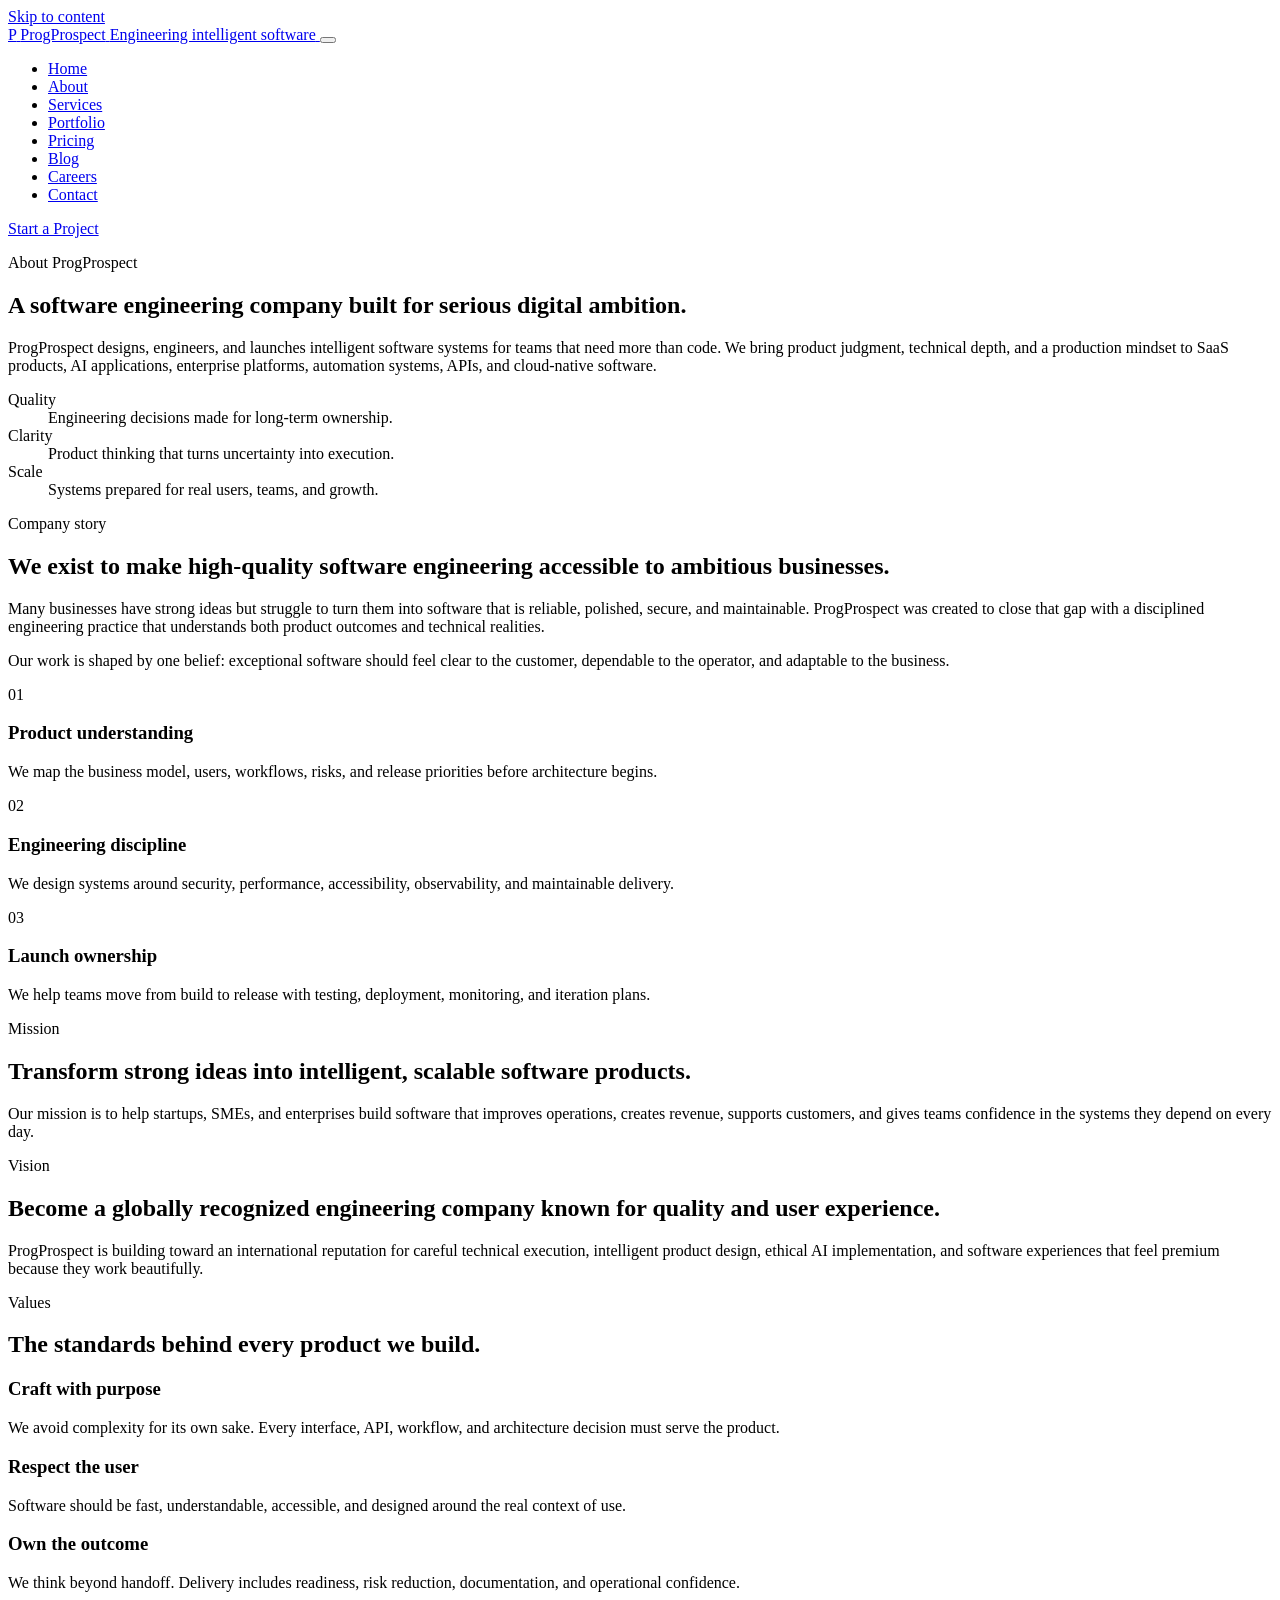
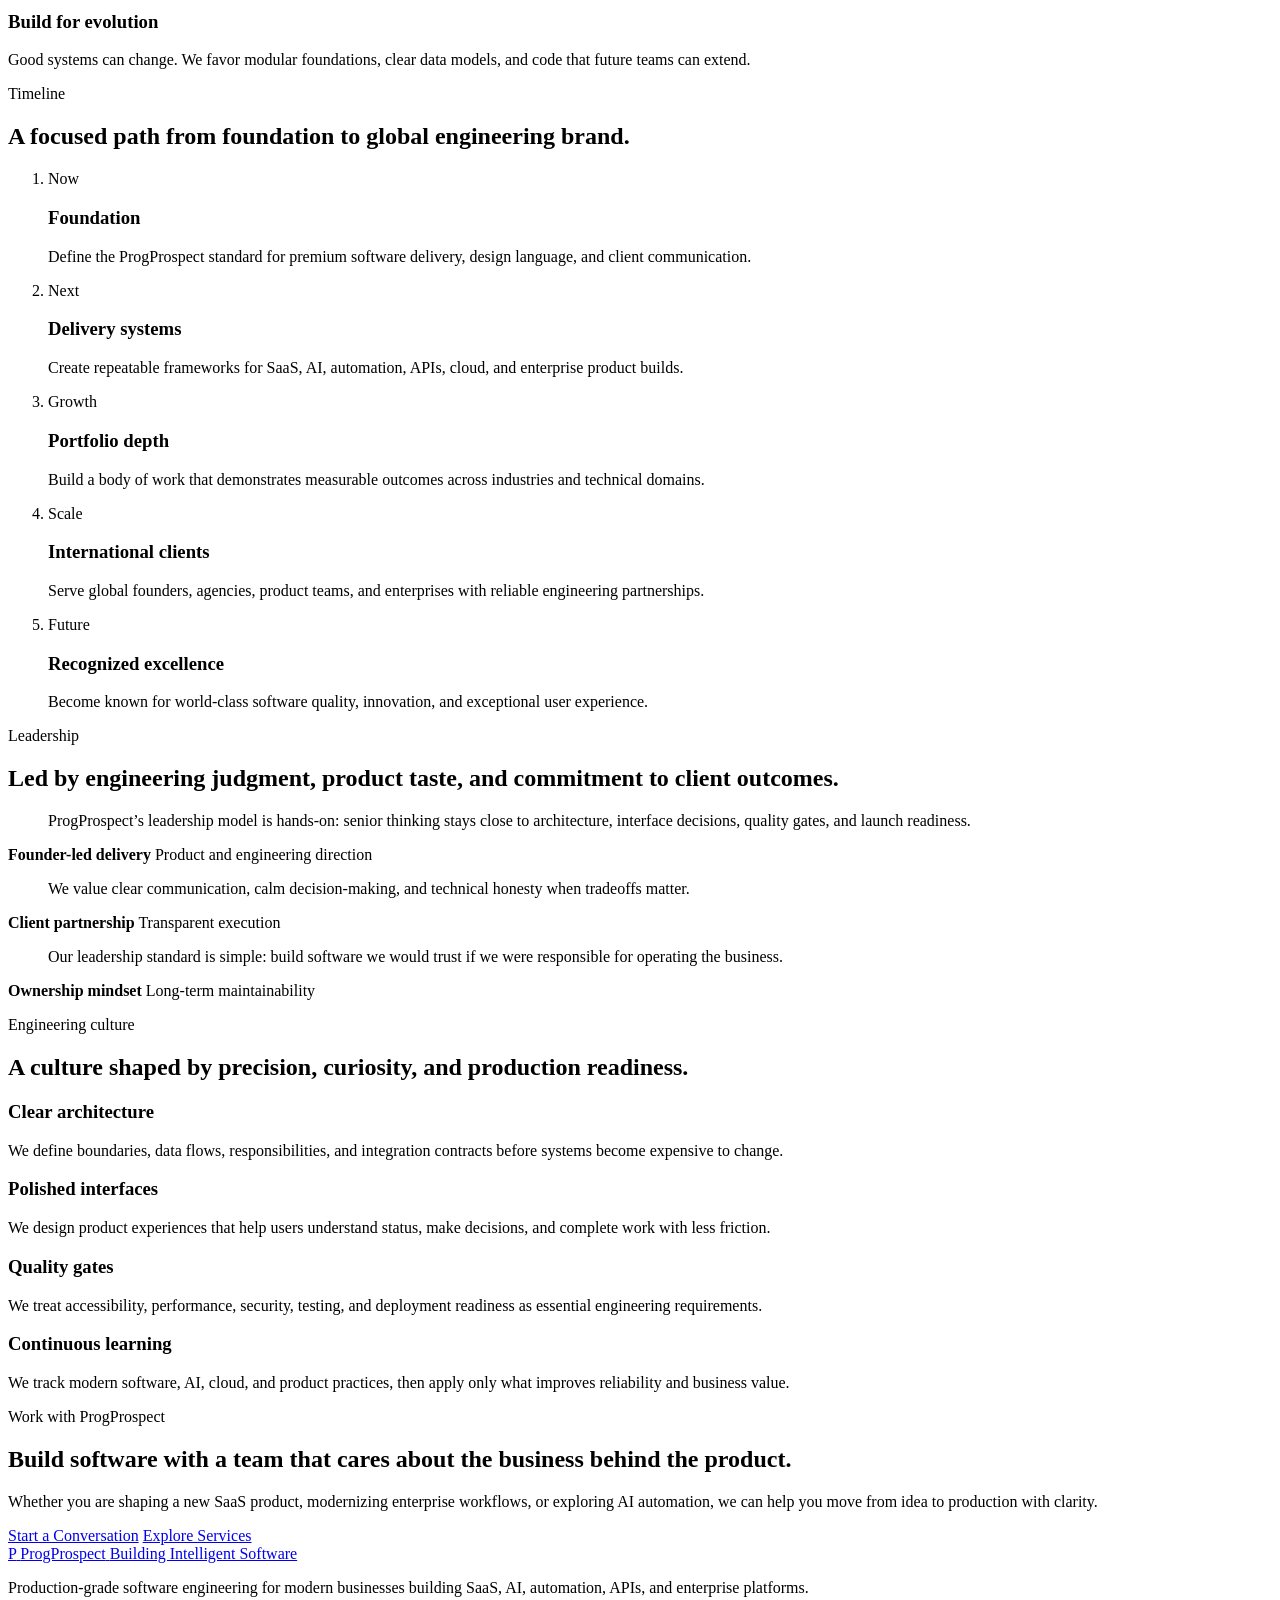
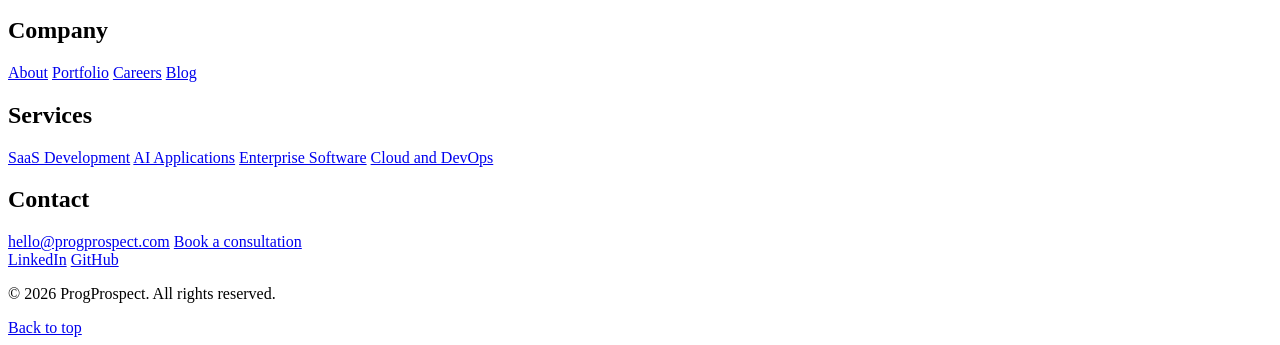
==== about.html @ 233ad32c "saas pages uploaded" ====
<!DOCTYPE html>
<html lang="en">
<head>
  <meta charset="UTF-8">
  <meta name="viewport" content="width=device-width, initial-scale=1.0">
  <meta name="description" content="Learn about ProgProspect, a premium software engineering company building intelligent SaaS, AI, cloud, automation, API, and enterprise software for modern businesses.">
  <meta name="author" content="ProgProspect">
  <meta name="robots" content="index, follow">
  <meta name="theme-color" content="#050816">

  <meta property="og:type" content="website">
  <meta property="og:title" content="About ProgProspect | Intelligent Software Engineering">
  <meta property="og:description" content="ProgProspect helps startups, SMEs, and enterprises transform ambitious ideas into scalable production software.">
  <meta property="og:url" content="https://progprospect.com/about.html">
  <meta property="og:image" content="https://progprospect.com/assets/images/progprospect-og.jpg">

  <meta name="twitter:card" content="summary_large_image">
  <meta name="twitter:title" content="About ProgProspect">
  <meta name="twitter:description" content="A premium engineering company for SaaS, AI, automation, APIs, cloud, and enterprise platforms.">
  <meta name="twitter:image" content="https://progprospect.com/assets/images/progprospect-og.jpg">

  <title>About ProgProspect | Building Intelligent Software</title>

  <link rel="canonical" href="https://progprospect.com/about.html">
  <link rel="icon" href="assets/icons/favicon.svg" type="image/svg+xml">
  <link rel="preconnect" href="https://fonts.googleapis.com">
  <link rel="preconnect" href="https://fonts.gstatic.com" crossorigin>
  <link href="https://fonts.googleapis.com/css2?family=Inter:wght@400;500;600;700;800;900&display=swap" rel="stylesheet">
  <link rel="stylesheet" href="css/style.css">
  <link rel="stylesheet" href="css/components.css">
  <link rel="stylesheet" href="css/animations.css">
  <link rel="stylesheet" href="css/responsive.css">
</head>
<body>
  <a class="skip-link" href="#main">Skip to content</a>

  <div class="site-loader" aria-hidden="true">
    <div class="loader-mark">
      <span></span>
      <span></span>
      <span></span>
    </div>
  </div>

  <header class="site-header" data-header>
    <nav class="navbar container" aria-label="Primary navigation">
      <a class="brand" href="index.html" aria-label="ProgProspect home">
        <span class="brand-mark" aria-hidden="true">P</span>
        <span class="brand-copy">
          <span class="brand-name">ProgProspect</span>
          <span class="brand-line">Engineering intelligent software</span>
        </span>
      </a>

      <button class="nav-toggle" type="button" aria-expanded="false" aria-controls="primary-menu" aria-label="Open menu" data-nav-toggle>
        <span></span>
        <span></span>
      </button>

      <div class="nav-panel" id="primary-menu" data-nav-panel>
        <ul class="nav-links">
          <li><a href="index.html">Home</a></li>
          <li><a class="active" href="about.html" aria-current="page">About</a></li>
          <li><a href="services.html">Services</a></li>
          <li><a href="portfolio.html">Portfolio</a></li>
          <li><a href="pricing.html">Pricing</a></li>
          <li><a href="blog.html">Blog</a></li>
          <li><a href="careers.html">Careers</a></li>
          <li><a href="contact.html">Contact</a></li>
        </ul>
        <a class="btn btn-primary nav-cta" href="contact.html">Start a Project</a>
      </div>
    </nav>
  </header>

  <main id="main">
    <section class="hero section-shell" aria-labelledby="about-hero-title">
      <div class="hero-aurora" aria-hidden="true"></div>
      <div class="container">
        <div class="section-heading reveal">
          <p class="eyebrow">About ProgProspect</p>
          <h1 id="about-hero-title">A software engineering company built for serious digital ambition.</h1>
          <p>
            ProgProspect designs, engineers, and launches intelligent software systems for teams that need more than code. We bring product judgment, technical depth, and a production mindset to SaaS products, AI applications, enterprise platforms, automation systems, APIs, and cloud-native software.
          </p>
        </div>
        <dl class="hero-proof reveal" aria-label="Company principles">
          <div>
            <dt>Quality</dt>
            <dd>Engineering decisions made for long-term ownership.</dd>
          </div>
          <div>
            <dt>Clarity</dt>
            <dd>Product thinking that turns uncertainty into execution.</dd>
          </div>
          <div>
            <dt>Scale</dt>
            <dd>Systems prepared for real users, teams, and growth.</dd>
          </div>
        </dl>
      </div>
    </section>

    <section class="feature-band section-shell" aria-labelledby="story-title">
      <div class="container feature-layout">
        <div class="feature-copy reveal">
          <p class="eyebrow">Company story</p>
          <h2 id="story-title">We exist to make high-quality software engineering accessible to ambitious businesses.</h2>
          <p>
            Many businesses have strong ideas but struggle to turn them into software that is reliable, polished, secure, and maintainable. ProgProspect was created to close that gap with a disciplined engineering practice that understands both product outcomes and technical realities.
          </p>
          <p>
            Our work is shaped by one belief: exceptional software should feel clear to the customer, dependable to the operator, and adaptable to the business.
          </p>
        </div>
        <div class="product-stack reveal" aria-label="Company operating model">
          <article>
            <span>01</span>
            <h3>Product understanding</h3>
            <p>We map the business model, users, workflows, risks, and release priorities before architecture begins.</p>
          </article>
          <article>
            <span>02</span>
            <h3>Engineering discipline</h3>
            <p>We design systems around security, performance, accessibility, observability, and maintainable delivery.</p>
          </article>
          <article>
            <span>03</span>
            <h3>Launch ownership</h3>
            <p>We help teams move from build to release with testing, deployment, monitoring, and iteration plans.</p>
          </article>
        </div>
      </div>
    </section>

    <section class="section-shell" aria-labelledby="mission-title">
      <div class="container">
        <div class="enterprise-card reveal">
          <div>
            <p class="eyebrow">Mission</p>
            <h2 id="mission-title">Transform strong ideas into intelligent, scalable software products.</h2>
          </div>
          <p>
            Our mission is to help startups, SMEs, and enterprises build software that improves operations, creates revenue, supports customers, and gives teams confidence in the systems they depend on every day.
          </p>
        </div>
      </div>
    </section>

    <section class="section-shell" aria-labelledby="vision-title">
      <div class="container">
        <div class="enterprise-card reveal">
          <div>
            <p class="eyebrow">Vision</p>
            <h2 id="vision-title">Become a globally recognized engineering company known for quality and user experience.</h2>
          </div>
          <p>
            ProgProspect is building toward an international reputation for careful technical execution, intelligent product design, ethical AI implementation, and software experiences that feel premium because they work beautifully.
          </p>
        </div>
      </div>
    </section>

    <section class="why section-shell" aria-labelledby="values-title">
      <div class="container">
        <div class="section-heading reveal">
          <p class="eyebrow">Values</p>
          <h2 id="values-title">The standards behind every product we build.</h2>
        </div>
        <div class="why-grid">
          <article class="why-card reveal">
            <h3>Craft with purpose</h3>
            <p>We avoid complexity for its own sake. Every interface, API, workflow, and architecture decision must serve the product.</p>
          </article>
          <article class="why-card reveal">
            <h3>Respect the user</h3>
            <p>Software should be fast, understandable, accessible, and designed around the real context of use.</p>
          </article>
          <article class="why-card reveal">
            <h3>Own the outcome</h3>
            <p>We think beyond handoff. Delivery includes readiness, risk reduction, documentation, and operational confidence.</p>
          </article>
          <article class="why-card reveal">
            <h3>Build for evolution</h3>
            <p>Good systems can change. We favor modular foundations, clear data models, and code that future teams can extend.</p>
          </article>
        </div>
      </div>
    </section>

    <section class="process section-shell" aria-labelledby="timeline-title">
      <div class="container">
        <div class="section-heading reveal">
          <p class="eyebrow">Timeline</p>
          <h2 id="timeline-title">A focused path from foundation to global engineering brand.</h2>
        </div>
        <ol class="timeline">
          <li class="timeline-item reveal">
            <span>Now</span>
            <h3>Foundation</h3>
            <p>Define the ProgProspect standard for premium software delivery, design language, and client communication.</p>
          </li>
          <li class="timeline-item reveal">
            <span>Next</span>
            <h3>Delivery systems</h3>
            <p>Create repeatable frameworks for SaaS, AI, automation, APIs, cloud, and enterprise product builds.</p>
          </li>
          <li class="timeline-item reveal">
            <span>Growth</span>
            <h3>Portfolio depth</h3>
            <p>Build a body of work that demonstrates measurable outcomes across industries and technical domains.</p>
          </li>
          <li class="timeline-item reveal">
            <span>Scale</span>
            <h3>International clients</h3>
            <p>Serve global founders, agencies, product teams, and enterprises with reliable engineering partnerships.</p>
          </li>
          <li class="timeline-item reveal">
            <span>Future</span>
            <h3>Recognized excellence</h3>
            <p>Become known for world-class software quality, innovation, and exceptional user experience.</p>
          </li>
        </ol>
      </div>
    </section>

    <section class="testimonials section-shell" aria-labelledby="leadership-title">
      <div class="container">
        <div class="section-heading reveal">
          <p class="eyebrow">Leadership</p>
          <h2 id="leadership-title">Led by engineering judgment, product taste, and commitment to client outcomes.</h2>
        </div>
        <div class="testimonial-grid">
          <article class="testimonial-card reveal">
            <blockquote>
              ProgProspect’s leadership model is hands-on: senior thinking stays close to architecture, interface decisions, quality gates, and launch readiness.
            </blockquote>
            <figcaption>
              <strong>Founder-led delivery</strong>
              <span>Product and engineering direction</span>
            </figcaption>
          </article>
          <article class="testimonial-card reveal">
            <blockquote>
              We value clear communication, calm decision-making, and technical honesty when tradeoffs matter.
            </blockquote>
            <figcaption>
              <strong>Client partnership</strong>
              <span>Transparent execution</span>
            </figcaption>
          </article>
          <article class="testimonial-card reveal">
            <blockquote>
              Our leadership standard is simple: build software we would trust if we were responsible for operating the business.
            </blockquote>
            <figcaption>
              <strong>Ownership mindset</strong>
              <span>Long-term maintainability</span>
            </figcaption>
          </article>
        </div>
      </div>
    </section>

    <section class="tech section-shell" aria-labelledby="culture-title">
      <div class="container">
        <div class="section-heading reveal">
          <p class="eyebrow">Engineering culture</p>
          <h2 id="culture-title">A culture shaped by precision, curiosity, and production readiness.</h2>
        </div>
        <div class="tech-grid reveal">
          <div>
            <h3>Clear architecture</h3>
            <p>We define boundaries, data flows, responsibilities, and integration contracts before systems become expensive to change.</p>
          </div>
          <div>
            <h3>Polished interfaces</h3>
            <p>We design product experiences that help users understand status, make decisions, and complete work with less friction.</p>
          </div>
          <div>
            <h3>Quality gates</h3>
            <p>We treat accessibility, performance, security, testing, and deployment readiness as essential engineering requirements.</p>
          </div>
          <div>
            <h3>Continuous learning</h3>
            <p>We track modern software, AI, cloud, and product practices, then apply only what improves reliability and business value.</p>
          </div>
        </div>
      </div>
    </section>

    <section class="cta section-shell" aria-labelledby="about-cta-title">
      <div class="container">
        <div class="cta-panel reveal">
          <p class="eyebrow">Work with ProgProspect</p>
          <h2 id="about-cta-title">Build software with a team that cares about the business behind the product.</h2>
          <p>
            Whether you are shaping a new SaaS product, modernizing enterprise workflows, or exploring AI automation, we can help you move from idea to production with clarity.
          </p>
          <div class="cta-actions">
            <a class="btn btn-primary" href="contact.html">Start a Conversation</a>
            <a class="btn btn-secondary" href="services.html">Explore Services</a>
          </div>
        </div>
      </div>
    </section>
  </main>

  <footer class="site-footer">
    <div class="container footer-grid">
      <div class="footer-brand">
        <a class="brand" href="index.html" aria-label="ProgProspect home">
          <span class="brand-mark" aria-hidden="true">P</span>
          <span class="brand-copy">
            <span class="brand-name">ProgProspect</span>
            <span class="brand-line">Building Intelligent Software</span>
          </span>
        </a>
        <p>Production-grade software engineering for modern businesses building SaaS, AI, automation, APIs, and enterprise platforms.</p>
      </div>
      <nav aria-label="Footer company links">
        <h2>Company</h2>
        <a href="about.html">About</a>
        <a href="portfolio.html">Portfolio</a>
        <a href="careers.html">Careers</a>
        <a href="blog.html">Blog</a>
      </nav>
      <nav aria-label="Footer services links">
        <h2>Services</h2>
        <a href="services.html#saas-development">SaaS Development</a>
        <a href="services.html#ai-applications">AI Applications</a>
        <a href="services.html#enterprise-platforms">Enterprise Software</a>
        <a href="services.html#cloud-devops">Cloud and DevOps</a>
      </nav>
      <div class="footer-contact">
        <h2>Contact</h2>
        <a href="mailto:hello@progprospect.com">hello@progprospect.com</a>
        <a href="contact.html">Book a consultation</a>
        <div class="social-links" aria-label="Social links">
          <a href="https://www.linkedin.com/company/progprospect" rel="noopener" target="_blank">LinkedIn</a>
          <a href="https://github.com/progprospect" rel="noopener" target="_blank">GitHub</a>
        </div>
      </div>
    </div>
    <div class="container footer-bottom">
      <p>&copy; 2026 ProgProspect. All rights reserved.</p>
      <a href="#main" class="back-to-top" data-back-to-top>Back to top</a>
    </div>
  </footer>

  <script src="js/main.js" defer></script>
  <script src="js/animations.js" defer></script>
  <script src="js/cursor.js" defer></script>
</body>
</html>
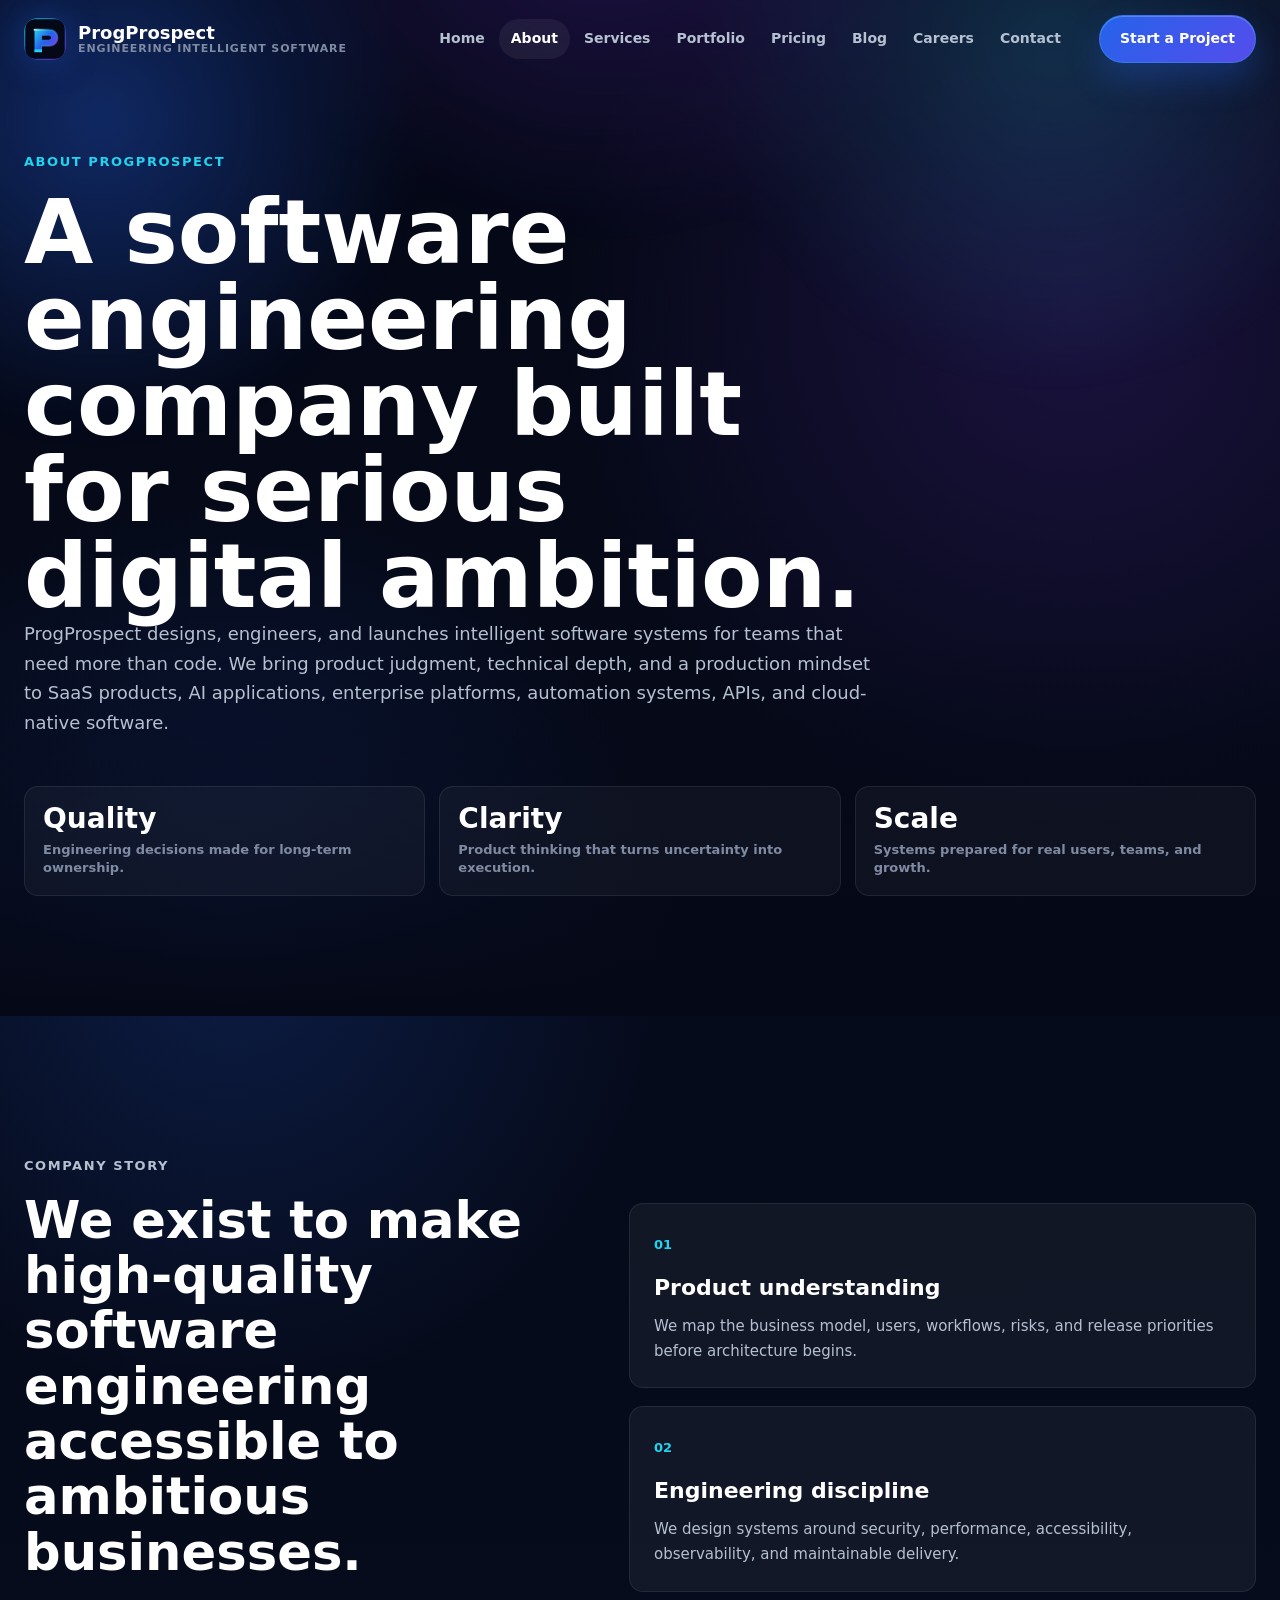
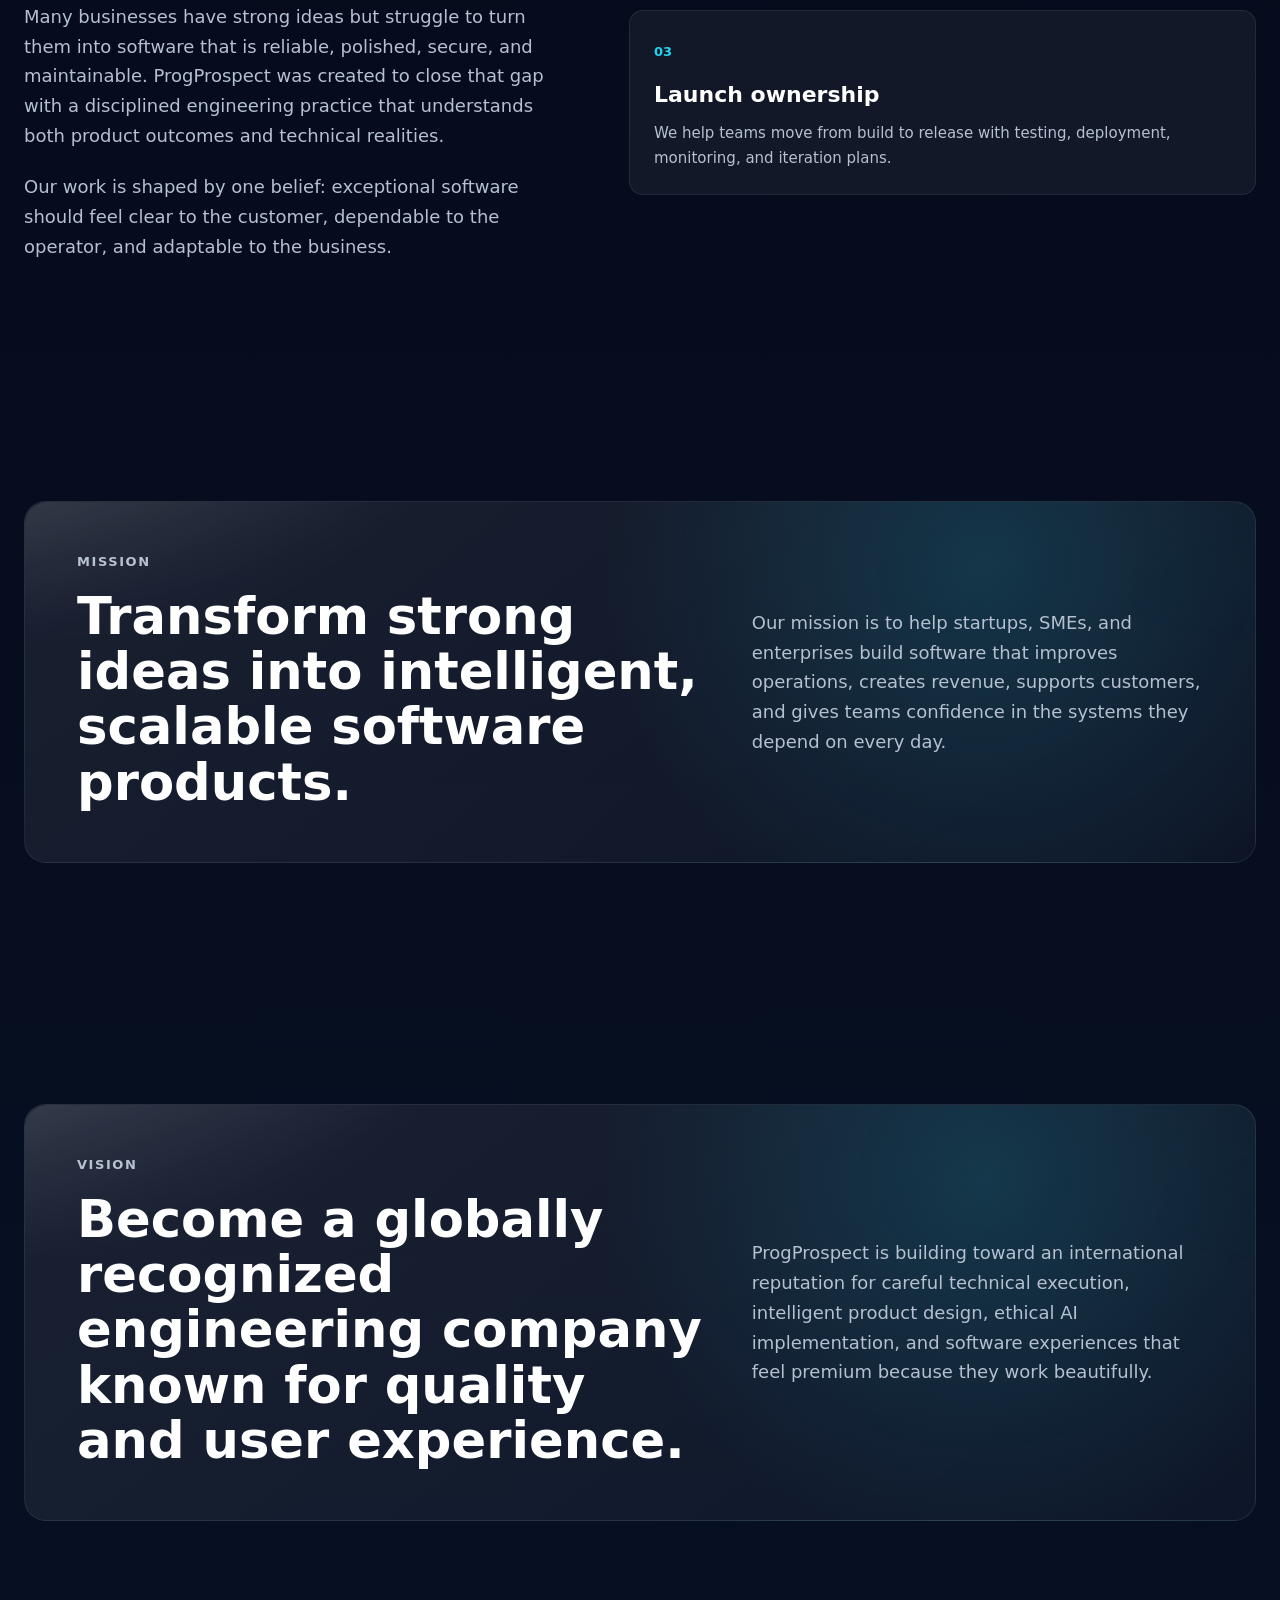
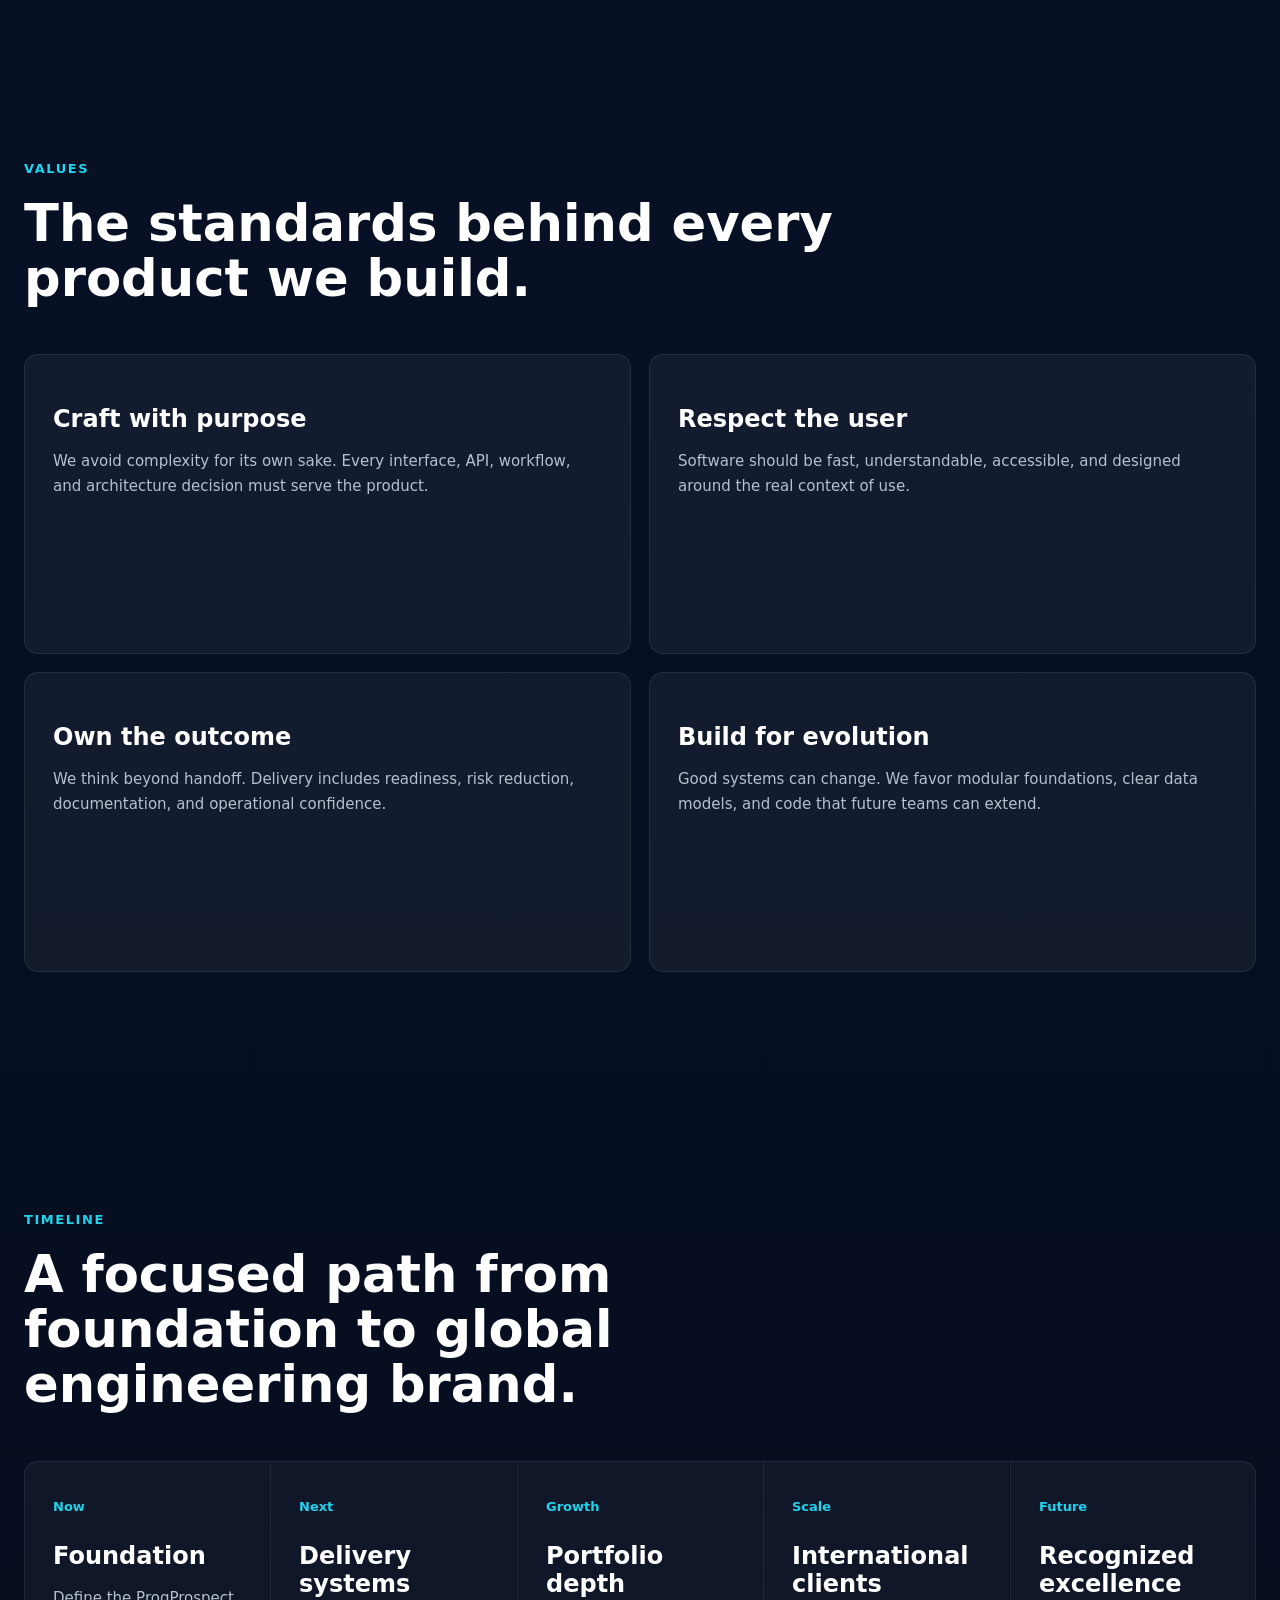
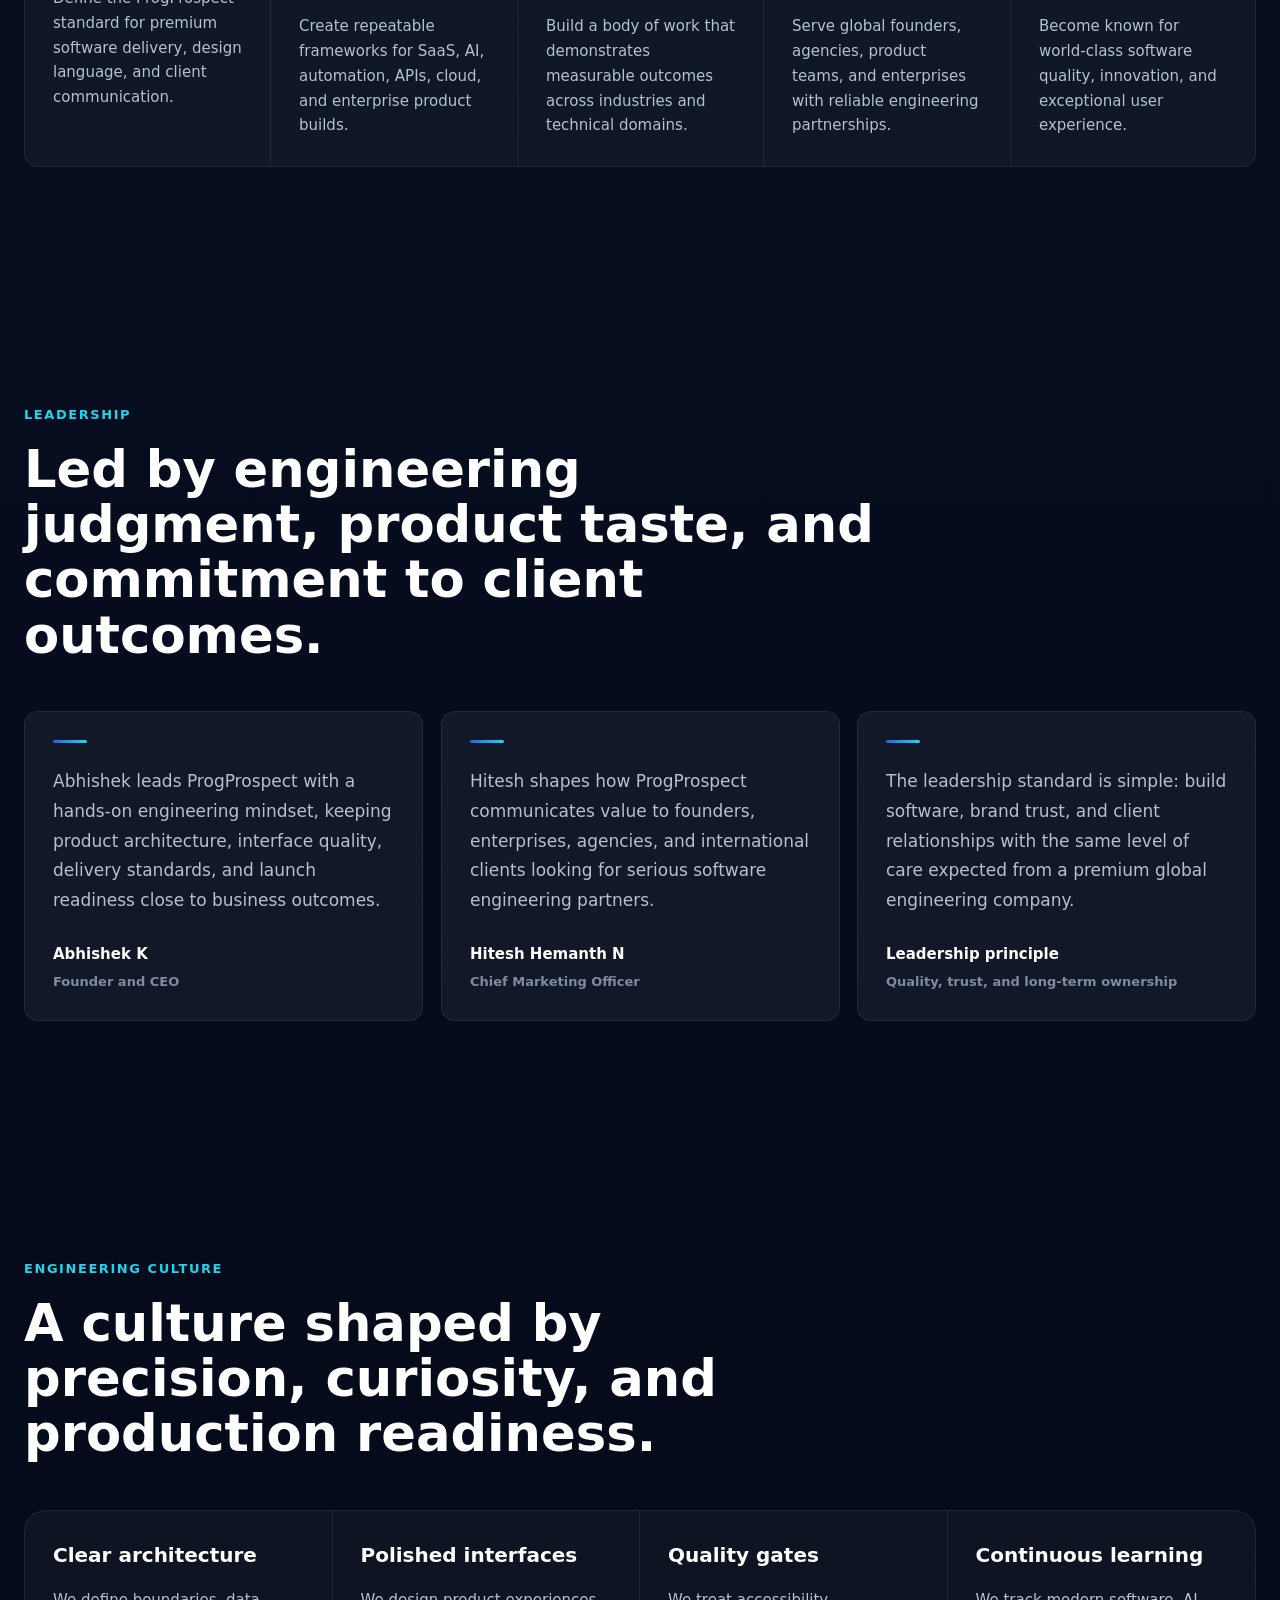
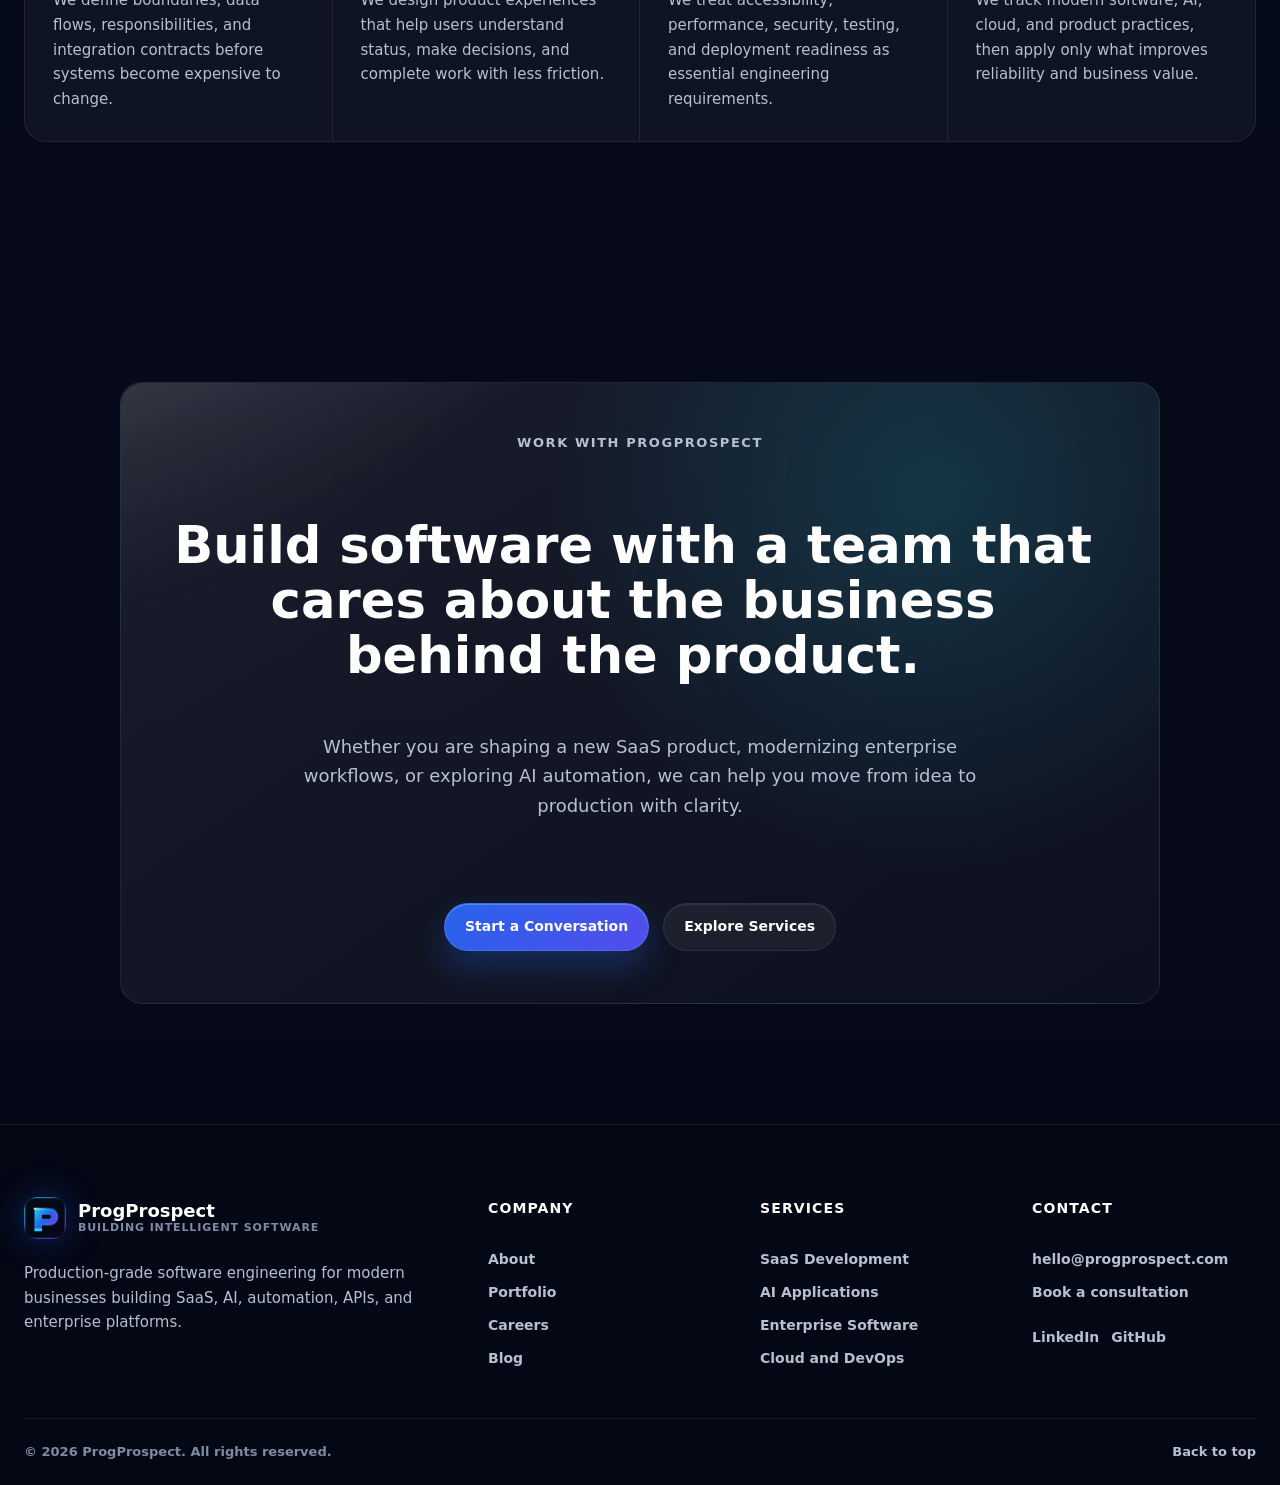
==== commit e07f240b: "Your descriptive commit message here" ====
--- a/about.html
+++ b/about.html
@@ -233,29 +233,29 @@
         <div class="testimonial-grid">
           <article class="testimonial-card reveal">
             <blockquote>
-              ProgProspect’s leadership model is hands-on: senior thinking stays close to architecture, interface decisions, quality gates, and launch readiness.
+              Abhishek leads ProgProspect with a hands-on engineering mindset, keeping product architecture, interface quality, delivery standards, and launch readiness close to business outcomes.
             </blockquote>
             <figcaption>
-              <strong>Founder-led delivery</strong>
-              <span>Product and engineering direction</span>
+              <strong>Abhishek K</strong>
+              <span>Founder and CEO</span>
             </figcaption>
           </article>
           <article class="testimonial-card reveal">
             <blockquote>
-              We value clear communication, calm decision-making, and technical honesty when tradeoffs matter.
+              Hitesh shapes how ProgProspect communicates value to founders, enterprises, agencies, and international clients looking for serious software engineering partners.
             </blockquote>
             <figcaption>
-              <strong>Client partnership</strong>
-              <span>Transparent execution</span>
+              <strong>Hitesh Hemanth N</strong>
+              <span>Chief Marketing Officer</span>
             </figcaption>
           </article>
           <article class="testimonial-card reveal">
             <blockquote>
-              Our leadership standard is simple: build software we would trust if we were responsible for operating the business.
+              The leadership standard is simple: build software, brand trust, and client relationships with the same level of care expected from a premium global engineering company.
             </blockquote>
             <figcaption>
-              <strong>Ownership mindset</strong>
-              <span>Long-term maintainability</span>
+              <strong>Leadership principle</strong>
+              <span>Quality, trust, and long-term ownership</span>
             </figcaption>
           </article>
         </div>
--- a/css/style.css
+++ b/css/style.css
@@ -0,0 +1,1260 @@
+:root {
+  color-scheme: dark;
+  --color-bg: #050816;
+  --color-surface: #0b1225;
+  --color-surface-2: #101a33;
+  --color-card: rgba(255, 255, 255, 0.05);
+  --color-card-strong: rgba(255, 255, 255, 0.08);
+  --color-primary: #2563eb;
+  --color-secondary: #7c3aed;
+  --color-accent: #22d3ee;
+  --color-success: #10b981;
+  --color-warning: #f59e0b;
+  --color-error: #ef4444;
+  --color-text: #ffffff;
+  --color-text-secondary: #b5c0d0;
+  --color-muted: #7f8ba3;
+  --color-border: rgba(255, 255, 255, 0.08);
+  --color-border-strong: rgba(255, 255, 255, 0.16);
+  --shadow-soft: 0 24px 80px rgba(0, 0, 0, 0.36);
+  --shadow-glow: 0 0 48px rgba(37, 99, 235, 0.26);
+  --font-main: "Inter", system-ui, -apple-system, BlinkMacSystemFont, "Segoe UI", sans-serif;
+  --container: 1280px;
+  --section-space: 120px;
+  --section-compact: 72px;
+  --radius-sm: 8px;
+  --radius-md: 14px;
+  --radius-lg: 22px;
+  --header-height: 78px;
+  --ease-out: cubic-bezier(0.16, 1, 0.3, 1);
+}
+
+*,
+*::before,
+*::after {
+  box-sizing: border-box;
+}
+
+html {
+  min-width: 320px;
+  scroll-behavior: smooth;
+  text-size-adjust: 100%;
+}
+
+body {
+  min-width: 320px;
+  min-height: 100vh;
+  margin: 0;
+  background:
+    radial-gradient(circle at 18% 12%, rgba(37, 99, 235, 0.2), transparent 28rem),
+    radial-gradient(circle at 84% 4%, rgba(124, 58, 237, 0.18), transparent 32rem),
+    linear-gradient(180deg, #050816 0%, #071024 44%, #050816 100%);
+  color: var(--color-text);
+  font-family: var(--font-main);
+  font-size: 18px;
+  line-height: 1.65;
+  overflow-x: hidden;
+  -webkit-font-smoothing: antialiased;
+  text-rendering: optimizeLegibility;
+}
+
+body.nav-open {
+  overflow: hidden;
+}
+
+img,
+svg,
+video,
+canvas {
+  display: block;
+  max-width: 100%;
+}
+
+button,
+input,
+textarea,
+select {
+  font: inherit;
+}
+
+button {
+  cursor: pointer;
+}
+
+a {
+  color: inherit;
+  text-decoration: none;
+}
+
+p,
+h1,
+h2,
+h3,
+h4,
+figure,
+blockquote,
+dl,
+dd {
+  margin: 0;
+}
+
+ul,
+ol {
+  margin: 0;
+  padding: 0;
+}
+
+li {
+  list-style: none;
+}
+
+::selection {
+  background: rgba(34, 211, 238, 0.28);
+  color: var(--color-text);
+}
+
+:focus-visible {
+  outline: 3px solid rgba(34, 211, 238, 0.78);
+  outline-offset: 4px;
+}
+
+.skip-link {
+  position: fixed;
+  left: 24px;
+  top: 18px;
+  z-index: 2000;
+  padding: 10px 14px;
+  border-radius: var(--radius-sm);
+  background: var(--color-text);
+  color: var(--color-bg);
+  font-size: 14px;
+  font-weight: 800;
+  transform: translateY(-150%);
+  transition: transform 180ms var(--ease-out);
+}
+
+.skip-link:focus {
+  transform: translateY(0);
+}
+
+.container {
+  width: min(calc(100% - 48px), var(--container));
+  margin-inline: auto;
+}
+
+.section-shell {
+  position: relative;
+  padding-block: var(--section-space);
+}
+
+.section-compact {
+  padding-block: var(--section-compact);
+}
+
+.section-heading {
+  max-width: 860px;
+  margin-bottom: 48px;
+}
+
+.section-heading.split {
+  display: grid;
+  grid-template-columns: minmax(0, 1.1fr) minmax(280px, 0.65fr);
+  gap: 48px;
+  align-items: end;
+  max-width: none;
+}
+
+.section-heading h2,
+.feature-copy h2,
+.enterprise-card h2,
+.case-card h2,
+.cta-panel h2 {
+  max-width: 920px;
+  font-size: clamp(2.35rem, 4vw, 3.5rem);
+  line-height: 1.08;
+  letter-spacing: 0;
+}
+
+.section-heading p:not(.eyebrow),
+.feature-copy p,
+.enterprise-card p,
+.case-card p,
+.cta-panel p {
+  color: var(--color-text-secondary);
+}
+
+.section-heading.split > p {
+  max-width: 480px;
+  font-size: 17px;
+}
+
+.eyebrow,
+.section-kicker {
+  margin-bottom: 18px;
+  color: var(--color-accent);
+  font-size: 13px;
+  font-weight: 800;
+  line-height: 1.3;
+  letter-spacing: 0.12em;
+  text-transform: uppercase;
+}
+
+.glass-panel {
+  border: 1px solid var(--color-border);
+  background:
+    linear-gradient(145deg, rgba(255, 255, 255, 0.1), rgba(255, 255, 255, 0.035)),
+    rgba(11, 18, 37, 0.72);
+  box-shadow: var(--shadow-soft);
+  backdrop-filter: blur(22px);
+}
+
+.text-link {
+  display: inline-flex;
+  align-items: center;
+  width: fit-content;
+  color: var(--color-accent);
+  font-size: 15px;
+  font-weight: 800;
+}
+
+.text-link::after {
+  content: "";
+  width: 18px;
+  height: 1px;
+  margin-left: 10px;
+  background: currentColor;
+  transform-origin: left;
+  transition: transform 220ms var(--ease-out);
+}
+
+.text-link:hover::after {
+  transform: scaleX(1.45);
+}
+
+.site-header {
+  position: fixed;
+  top: 0;
+  right: 0;
+  left: 0;
+  z-index: 1000;
+  border-bottom: 1px solid transparent;
+  transition:
+    background-color 220ms var(--ease-out),
+    border-color 220ms var(--ease-out),
+    box-shadow 220ms var(--ease-out);
+}
+
+.site-header.is-scrolled {
+  border-color: var(--color-border);
+  background: rgba(5, 8, 22, 0.82);
+  box-shadow: 0 16px 50px rgba(0, 0, 0, 0.22);
+  backdrop-filter: blur(18px);
+}
+
+.navbar {
+  display: flex;
+  align-items: center;
+  justify-content: space-between;
+  min-height: var(--header-height);
+  gap: 28px;
+}
+
+.brand {
+  display: inline-flex;
+  align-items: center;
+  min-width: 0;
+  gap: 12px;
+}
+
+.brand-mark {
+  display: grid;
+  width: 42px;
+  height: 42px;
+  flex: 0 0 auto;
+  place-items: center;
+  border: 0;
+  border-radius: 14px;
+  background: url("../assets/icons/favicon.svg") center / contain no-repeat;
+  color: transparent;
+  font-size: 0;
+  font-weight: 0;
+  line-height: 1;
+  box-shadow: 0 0 34px rgba(37, 99, 235, 0.34);
+}
+
+.brand-copy {
+  display: grid;
+  min-width: 0;
+}
+
+.brand-name {
+  font-size: 18px;
+  font-weight: 900;
+  line-height: 1.1;
+}
+
+.brand-line {
+  color: var(--color-muted);
+  font-size: 11px;
+  font-weight: 700;
+  letter-spacing: 0.08em;
+  line-height: 1.2;
+  text-transform: uppercase;
+}
+
+.nav-panel {
+  display: flex;
+  align-items: center;
+  gap: 26px;
+}
+
+.nav-links {
+  display: flex;
+  align-items: center;
+  gap: 2px;
+}
+
+.nav-links a {
+  display: inline-flex;
+  align-items: center;
+  min-height: 40px;
+  padding: 0 12px;
+  border-radius: 999px;
+  color: var(--color-text-secondary);
+  font-size: 14px;
+  font-weight: 700;
+  transition:
+    color 180ms var(--ease-out),
+    background-color 180ms var(--ease-out);
+}
+
+.nav-links a:hover,
+.nav-links a.active {
+  background: rgba(255, 255, 255, 0.06);
+  color: var(--color-text);
+}
+
+.nav-toggle {
+  display: none;
+  width: 44px;
+  height: 44px;
+  border: 1px solid var(--color-border);
+  border-radius: 999px;
+  background: rgba(255, 255, 255, 0.05);
+  color: var(--color-text);
+}
+
+.nav-toggle span {
+  display: block;
+  width: 18px;
+  height: 2px;
+  margin: 5px auto;
+  border-radius: 999px;
+  background: currentColor;
+  transition:
+    transform 200ms var(--ease-out),
+    opacity 200ms var(--ease-out);
+}
+
+.nav-toggle[aria-expanded="true"] span:first-child {
+  transform: translateY(3.5px) rotate(45deg);
+}
+
+.nav-toggle[aria-expanded="true"] span:last-child {
+  transform: translateY(-3.5px) rotate(-45deg);
+}
+
+.hero {
+  min-height: 100vh;
+  padding-top: calc(var(--header-height) + 76px);
+  overflow: hidden;
+}
+
+.hero::before {
+  content: "";
+  position: absolute;
+  inset: auto 0 0;
+  height: 38%;
+  pointer-events: none;
+  background: linear-gradient(180deg, transparent, var(--color-bg));
+}
+
+.hero-grid {
+  position: relative;
+  z-index: 1;
+  display: grid;
+  grid-template-columns: minmax(0, 1fr) minmax(420px, 0.82fr);
+  gap: 78px;
+  align-items: center;
+}
+
+.hero-copy {
+  max-width: 780px;
+}
+
+.hero h1 {
+  max-width: 840px;
+  font-size: clamp(4.5rem, 7vw, 5.625rem);
+  font-weight: 900;
+  line-height: 0.96;
+  letter-spacing: 0;
+}
+
+.hero-lede {
+  max-width: 720px;
+  margin-top: 28px;
+  color: var(--color-text-secondary);
+  font-size: 20px;
+  line-height: 1.7;
+}
+
+.hero-actions,
+.cta-actions {
+  display: flex;
+  flex-wrap: wrap;
+  gap: 14px;
+  margin-top: 34px;
+}
+
+.hero-proof {
+  display: grid;
+  grid-template-columns: repeat(3, minmax(0, 1fr));
+  gap: 14px;
+  margin-top: 46px;
+}
+
+.hero-proof div {
+  min-width: 0;
+  padding: 18px;
+  border: 1px solid var(--color-border);
+  border-radius: var(--radius-md);
+  background: rgba(255, 255, 255, 0.04);
+}
+
+.hero-proof dt {
+  font-size: 28px;
+  font-weight: 900;
+  line-height: 1;
+}
+
+.hero-proof dd {
+  margin-top: 8px;
+  color: var(--color-muted);
+  font-size: 13px;
+  font-weight: 700;
+  line-height: 1.4;
+}
+
+.hero-visual {
+  position: relative;
+  min-height: 640px;
+  perspective: 1200px;
+}
+
+.hero-dashboard {
+  position: absolute;
+  inset: 60px 0 auto auto;
+  width: min(100%, 540px);
+  min-height: 470px;
+  padding: 24px;
+  border-radius: var(--radius-lg);
+  transform: rotateX(7deg) rotateY(-13deg) rotateZ(2deg);
+  transform-style: preserve-3d;
+}
+
+.dashboard-header,
+.dashboard-metrics,
+.case-metrics,
+.footer-bottom {
+  display: flex;
+  align-items: center;
+  justify-content: space-between;
+  gap: 18px;
+}
+
+.dashboard-header p,
+.project-card p,
+.pricing-card p,
+.blog-card p {
+  color: var(--color-accent);
+  font-size: 13px;
+  font-weight: 800;
+  letter-spacing: 0.08em;
+  text-transform: uppercase;
+}
+
+.dashboard-header h2 {
+  margin-top: 6px;
+  font-size: 24px;
+  line-height: 1.1;
+}
+
+.status-pill {
+  padding: 7px 10px;
+  border: 1px solid rgba(16, 185, 129, 0.32);
+  border-radius: 999px;
+  background: rgba(16, 185, 129, 0.12);
+  color: #a7f3d0;
+  font-size: 12px;
+  font-weight: 900;
+}
+
+.dashboard-metrics {
+  margin-top: 28px;
+}
+
+.dashboard-metrics div {
+  flex: 1;
+  padding: 16px;
+  border: 1px solid var(--color-border);
+  border-radius: var(--radius-sm);
+  background: rgba(255, 255, 255, 0.04);
+}
+
+.dashboard-metrics span {
+  display: block;
+  color: var(--color-muted);
+  font-size: 12px;
+  font-weight: 700;
+  line-height: 1.4;
+}
+
+.dashboard-metrics strong {
+  display: block;
+  margin-top: 12px;
+  font-size: 24px;
+  line-height: 1;
+}
+
+.delivery-map {
+  position: relative;
+  height: 150px;
+  margin-top: 28px;
+  border: 1px solid var(--color-border);
+  border-radius: var(--radius-md);
+  background:
+    linear-gradient(90deg, rgba(255, 255, 255, 0.05) 1px, transparent 1px),
+    linear-gradient(0deg, rgba(255, 255, 255, 0.05) 1px, transparent 1px),
+    linear-gradient(145deg, rgba(37, 99, 235, 0.12), rgba(34, 211, 238, 0.04));
+  background-size: 28px 28px, 28px 28px, auto;
+  overflow: hidden;
+}
+
+.delivery-map span {
+  position: absolute;
+  width: 11px;
+  height: 11px;
+  border-radius: 999px;
+  background: var(--color-accent);
+  box-shadow: 0 0 24px rgba(34, 211, 238, 0.75);
+}
+
+.delivery-map span:nth-child(1) {
+  left: 18%;
+  top: 38%;
+}
+
+.delivery-map span:nth-child(2) {
+  left: 42%;
+  top: 24%;
+}
+
+.delivery-map span:nth-child(3) {
+  left: 63%;
+  top: 58%;
+}
+
+.delivery-map span:nth-child(4) {
+  left: 82%;
+  top: 34%;
+}
+
+.dashboard-terminal {
+  display: grid;
+  gap: 10px;
+  margin-top: 24px;
+  padding: 16px;
+  border: 1px solid var(--color-border);
+  border-radius: var(--radius-sm);
+  background: rgba(0, 0, 0, 0.22);
+  color: #d9e7ff;
+  font-family: "SFMono-Regular", Consolas, "Liberation Mono", monospace;
+  font-size: 12px;
+  line-height: 1.5;
+}
+
+.dashboard-terminal span {
+  color: var(--color-success);
+}
+
+.floating-card {
+  position: absolute;
+  z-index: 2;
+  display: grid;
+  grid-template-columns: auto 1fr;
+  width: min(360px, 72%);
+  gap: 14px;
+  padding: 18px;
+  border-radius: var(--radius-md);
+}
+
+.floating-card h3 {
+  font-size: 16px;
+  line-height: 1.25;
+}
+
+.floating-card p {
+  margin-top: 6px;
+  color: var(--color-text-secondary);
+  font-size: 13px;
+  line-height: 1.45;
+}
+
+.floating-card-top {
+  top: 0;
+  right: 12px;
+}
+
+.floating-card-bottom {
+  right: 92px;
+  bottom: 26px;
+}
+
+.card-icon {
+  display: grid;
+  width: 42px;
+  height: 42px;
+  place-items: center;
+  border-radius: var(--radius-sm);
+  background: linear-gradient(145deg, var(--color-primary), var(--color-secondary));
+  font-size: 12px;
+  font-weight: 900;
+}
+
+.trusted {
+  border-block: 1px solid var(--color-border);
+  background: rgba(255, 255, 255, 0.025);
+  overflow: hidden;
+}
+
+.section-kicker {
+  margin-bottom: 20px;
+  text-align: center;
+}
+
+.logo-marquee {
+  overflow: hidden;
+  mask-image: linear-gradient(90deg, transparent, #000 12%, #000 88%, transparent);
+}
+
+.logo-track {
+  display: flex;
+  width: max-content;
+  gap: 18px;
+}
+
+.logo-track span {
+  display: inline-flex;
+  align-items: center;
+  min-height: 48px;
+  padding: 0 22px;
+  border: 1px solid var(--color-border);
+  border-radius: 999px;
+  background: rgba(255, 255, 255, 0.04);
+  color: var(--color-text-secondary);
+  font-size: 14px;
+  font-weight: 800;
+  white-space: nowrap;
+}
+
+.stats-grid,
+.service-grid,
+.why-grid,
+.testimonial-grid,
+.pricing-grid,
+.blog-grid {
+  display: grid;
+  grid-template-columns: repeat(4, minmax(0, 1fr));
+  gap: 18px;
+}
+
+.stat-card,
+.service-card,
+.why-card,
+.pricing-card,
+.blog-card,
+.testimonial-card {
+  min-width: 0;
+  border: 1px solid var(--color-border);
+  border-radius: var(--radius-md);
+  background: var(--color-card);
+}
+
+.stat-card {
+  padding: 24px;
+}
+
+.stat-card strong {
+  display: block;
+  font-size: 50px;
+  font-weight: 900;
+  line-height: 1;
+}
+
+.stat-card span {
+  display: block;
+  margin-top: 16px;
+  color: var(--color-text-secondary);
+  font-size: 14px;
+  line-height: 1.55;
+}
+
+.service-card,
+.why-card {
+  position: relative;
+  min-height: 300px;
+  padding: 28px;
+  overflow: hidden;
+}
+
+.service-card::before,
+.why-card::before,
+.pricing-card::before,
+.blog-card::before {
+  content: "";
+  position: absolute;
+  inset: 0;
+  pointer-events: none;
+  background: radial-gradient(circle at 20% 0%, rgba(34, 211, 238, 0.13), transparent 34%);
+  opacity: 0;
+  transition: opacity 220ms var(--ease-out);
+}
+
+.service-card:hover::before,
+.why-card:hover::before,
+.pricing-card:hover::before,
+.blog-card:hover::before {
+  opacity: 1;
+}
+
+.service-number {
+  color: var(--color-accent);
+  font-size: 13px;
+  font-weight: 900;
+}
+
+.service-card h3,
+.why-card h3,
+.pricing-card h3,
+.blog-card h3,
+.project-card h3,
+.timeline-item h3 {
+  margin-top: 22px;
+  font-size: 24px;
+  line-height: 1.18;
+}
+
+.service-card p,
+.why-card p,
+.pricing-card span,
+.blog-card p + h3,
+.project-card li,
+.timeline-item p {
+  color: var(--color-text-secondary);
+}
+
+.service-card p,
+.why-card p,
+.pricing-card span,
+.timeline-item p {
+  margin-top: 16px;
+  font-size: 15px;
+  line-height: 1.65;
+}
+
+.service-card a,
+.pricing-card a,
+.blog-card a,
+.project-card a {
+  position: relative;
+  z-index: 1;
+  display: inline-flex;
+  margin-top: 26px;
+  color: var(--color-accent);
+  font-size: 14px;
+  font-weight: 800;
+}
+
+.feature-band {
+  overflow: hidden;
+}
+
+.feature-layout {
+  display: grid;
+  grid-template-columns: minmax(0, 0.85fr) minmax(360px, 1fr);
+  gap: 72px;
+  align-items: center;
+}
+
+.feature-layout.reverse {
+  grid-template-columns: minmax(360px, 1fr) minmax(0, 0.85fr);
+}
+
+.feature-layout.reverse .feature-copy {
+  order: 2;
+}
+
+.feature-copy {
+  max-width: 640px;
+}
+
+.feature-copy p {
+  margin-top: 22px;
+}
+
+.check-list {
+  display: grid;
+  gap: 14px;
+  margin-top: 28px;
+}
+
+.check-list li {
+  position: relative;
+  padding-left: 30px;
+  color: var(--color-text-secondary);
+  font-size: 16px;
+}
+
+.check-list li::before {
+  content: "";
+  position: absolute;
+  left: 0;
+  top: 9px;
+  width: 10px;
+  height: 10px;
+  border-radius: 999px;
+  background: var(--color-success);
+  box-shadow: 0 0 18px rgba(16, 185, 129, 0.55);
+}
+
+.system-panel {
+  position: relative;
+  display: grid;
+  grid-template-columns: repeat(2, minmax(0, 1fr));
+  gap: 18px;
+  min-height: 420px;
+  padding: 28px;
+  border-radius: var(--radius-lg);
+}
+
+.system-node {
+  display: grid;
+  min-height: 118px;
+  place-items: center;
+  border: 1px solid var(--color-border);
+  border-radius: var(--radius-md);
+  background: rgba(255, 255, 255, 0.04);
+  color: var(--color-text-secondary);
+  font-size: 15px;
+  font-weight: 900;
+  text-align: center;
+}
+
+.system-node.primary {
+  background: rgba(37, 99, 235, 0.18);
+  color: var(--color-text);
+}
+
+.system-node.success {
+  background: rgba(16, 185, 129, 0.14);
+  color: #a7f3d0;
+}
+
+.system-line {
+  position: absolute;
+  inset: 50%;
+  width: 1px;
+  height: 68%;
+  background: linear-gradient(180deg, transparent, var(--color-accent), transparent);
+  transform: translate(-50%, -50%) rotate(42deg);
+  opacity: 0.55;
+}
+
+.product-stack {
+  display: grid;
+  gap: 18px;
+}
+
+.product-stack article {
+  padding: 24px;
+  border: 1px solid var(--color-border);
+  border-radius: var(--radius-md);
+  background: var(--color-card);
+}
+
+.product-stack span {
+  color: var(--color-accent);
+  font-size: 13px;
+  font-weight: 900;
+}
+
+.product-stack h3 {
+  margin-top: 12px;
+  font-size: 22px;
+}
+
+.product-stack p {
+  margin-top: 8px;
+  color: var(--color-text-secondary);
+  font-size: 15px;
+}
+
+.enterprise-card,
+.case-card,
+.cta-panel {
+  position: relative;
+  display: grid;
+  grid-template-columns: minmax(0, 1fr) minmax(320px, 0.72fr);
+  gap: 48px;
+  align-items: center;
+  padding: 52px;
+  border: 1px solid var(--color-border);
+  border-radius: var(--radius-lg);
+  background:
+    radial-gradient(circle at 78% 18%, rgba(34, 211, 238, 0.16), transparent 24rem),
+    linear-gradient(145deg, rgba(255, 255, 255, 0.08), rgba(255, 255, 255, 0.03));
+  overflow: hidden;
+}
+
+.tech-grid {
+  display: grid;
+  grid-template-columns: repeat(4, minmax(0, 1fr));
+  border: 1px solid var(--color-border);
+  border-radius: var(--radius-lg);
+  background: rgba(255, 255, 255, 0.04);
+  overflow: hidden;
+}
+
+.tech-grid div {
+  min-height: 230px;
+  padding: 28px;
+  border-right: 1px solid var(--color-border);
+}
+
+.tech-grid div:last-child {
+  border-right: 0;
+}
+
+.tech-grid h3 {
+  font-size: 20px;
+}
+
+.tech-grid p {
+  margin-top: 16px;
+  color: var(--color-text-secondary);
+  font-size: 15px;
+  line-height: 1.65;
+}
+
+.industry-grid {
+  display: flex;
+  flex-wrap: wrap;
+  gap: 12px;
+}
+
+.industry-grid span {
+  display: inline-flex;
+  align-items: center;
+  min-height: 48px;
+  padding: 0 18px;
+  border: 1px solid var(--color-border);
+  border-radius: 999px;
+  background: rgba(255, 255, 255, 0.04);
+  color: var(--color-text-secondary);
+  font-size: 15px;
+  font-weight: 800;
+}
+
+.why-grid {
+  grid-template-columns: repeat(2, minmax(0, 1fr));
+}
+
+.timeline {
+  display: grid;
+  grid-template-columns: repeat(5, minmax(0, 1fr));
+  gap: 0;
+  counter-reset: process;
+}
+
+.timeline-item {
+  position: relative;
+  min-height: 280px;
+  padding: 28px;
+  border: 1px solid var(--color-border);
+  border-right: 0;
+  background: rgba(255, 255, 255, 0.04);
+}
+
+.timeline-item:first-child {
+  border-radius: var(--radius-md) 0 0 var(--radius-md);
+}
+
+.timeline-item:last-child {
+  border-right: 1px solid var(--color-border);
+  border-radius: 0 var(--radius-md) var(--radius-md) 0;
+}
+
+.timeline-item span {
+  color: var(--color-accent);
+  font-size: 13px;
+  font-weight: 900;
+}
+
+.project-grid {
+  display: grid;
+  grid-template-columns: repeat(3, minmax(0, 1fr));
+  gap: 18px;
+}
+
+.project-card {
+  min-width: 0;
+  overflow: hidden;
+  border: 1px solid var(--color-border);
+  border-radius: var(--radius-lg);
+  background: var(--color-card);
+}
+
+.project-card > div:not(.project-visual) {
+  padding: 24px;
+}
+
+.project-visual {
+  min-height: 220px;
+  border-bottom: 1px solid var(--color-border);
+  background:
+    linear-gradient(120deg, rgba(37, 99, 235, 0.12), rgba(34, 211, 238, 0.08)),
+    linear-gradient(90deg, rgba(255, 255, 255, 0.06) 1px, transparent 1px),
+    linear-gradient(0deg, rgba(255, 255, 255, 0.06) 1px, transparent 1px);
+  background-size: auto, 28px 28px, 28px 28px;
+}
+
+.project-visual-two {
+  background:
+    radial-gradient(circle at 65% 28%, rgba(124, 58, 237, 0.26), transparent 12rem),
+    linear-gradient(145deg, rgba(37, 99, 235, 0.18), rgba(255, 255, 255, 0.04));
+}
+
+.project-visual-three {
+  background:
+    radial-gradient(circle at 35% 42%, rgba(16, 185, 129, 0.22), transparent 12rem),
+    linear-gradient(145deg, rgba(34, 211, 238, 0.11), rgba(255, 255, 255, 0.04));
+}
+
+.project-card ul {
+  display: grid;
+  gap: 8px;
+  margin-top: 18px;
+}
+
+.project-card li {
+  position: relative;
+  padding-left: 18px;
+  font-size: 14px;
+}
+
+.project-card li::before {
+  content: "";
+  position: absolute;
+  left: 0;
+  top: 9px;
+  width: 6px;
+  height: 6px;
+  border-radius: 999px;
+  background: var(--color-accent);
+}
+
+.case-card {
+  grid-template-columns: minmax(0, 0.9fr) minmax(360px, 1fr);
+}
+
+.case-card > p,
+.case-card .text-link {
+  grid-column: 1 / -1;
+}
+
+.case-metrics {
+  align-items: stretch;
+}
+
+.case-metrics div {
+  flex: 1;
+  padding: 20px;
+  border: 1px solid var(--color-border);
+  border-radius: var(--radius-md);
+  background: rgba(255, 255, 255, 0.04);
+}
+
+.case-metrics strong {
+  display: block;
+  font-size: 36px;
+  line-height: 1;
+}
+
+.case-metrics span {
+  display: block;
+  margin-top: 10px;
+  color: var(--color-text-secondary);
+  font-size: 13px;
+  line-height: 1.4;
+}
+
+.testimonial-grid,
+.pricing-grid,
+.blog-grid {
+  grid-template-columns: repeat(3, minmax(0, 1fr));
+}
+
+.testimonial-card,
+.pricing-card,
+.blog-card {
+  position: relative;
+  padding: 28px;
+}
+
+.testimonial-card blockquote {
+  color: var(--color-text-secondary);
+  font-size: 17px;
+  line-height: 1.75;
+}
+
+.testimonial-card figcaption {
+  display: grid;
+  gap: 4px;
+  margin-top: 26px;
+}
+
+.testimonial-card strong {
+  font-size: 15px;
+}
+
+.testimonial-card span {
+  color: var(--color-muted);
+  font-size: 13px;
+  font-weight: 700;
+}
+
+.pricing-card {
+  min-height: 280px;
+}
+
+.pricing-card.featured {
+  border-color: rgba(34, 211, 238, 0.36);
+  background:
+    radial-gradient(circle at 50% 0%, rgba(34, 211, 238, 0.18), transparent 18rem),
+    var(--color-card);
+  box-shadow: var(--shadow-glow);
+}
+
+.pricing-card span {
+  display: block;
+}
+
+.faq-layout {
+  display: grid;
+  grid-template-columns: minmax(0, 0.72fr) minmax(460px, 1fr);
+  gap: 64px;
+  align-items: start;
+}
+
+.accordion {
+  display: grid;
+  gap: 12px;
+}
+
+.blog-card {
+  min-height: 260px;
+}
+
+.cta-panel {
+  grid-template-columns: 1fr;
+  max-width: 1040px;
+  margin-inline: auto;
+  text-align: center;
+}
+
+.cta-panel p {
+  max-width: 720px;
+  margin-inline: auto;
+}
+
+.cta-actions {
+  justify-content: center;
+}
+
+.site-footer {
+  border-top: 1px solid var(--color-border);
+  background: #040714;
+}
+
+.footer-grid {
+  display: grid;
+  grid-template-columns: minmax(320px, 1.3fr) repeat(3, minmax(0, 0.7fr));
+  gap: 48px;
+  padding-block: 72px 48px;
+}
+
+.footer-brand p {
+  max-width: 420px;
+  margin-top: 22px;
+  color: var(--color-text-secondary);
+  font-size: 15px;
+}
+
+.site-footer h2 {
+  margin-bottom: 18px;
+  font-size: 14px;
+  letter-spacing: 0.08em;
+  text-transform: uppercase;
+}
+
+.site-footer nav,
+.footer-contact {
+  display: grid;
+  align-content: start;
+  gap: 10px;
+}
+
+.site-footer nav a,
+.footer-contact a {
+  color: var(--color-text-secondary);
+  font-size: 14px;
+  font-weight: 700;
+}
+
+.site-footer nav a:hover,
+.footer-contact a:hover {
+  color: var(--color-text);
+}
+
+.social-links {
+  display: flex;
+  flex-wrap: wrap;
+  gap: 12px;
+  margin-top: 12px;
+}
+
+.footer-bottom {
+  padding-block: 22px;
+  border-top: 1px solid var(--color-border);
+  color: var(--color-muted);
+  font-size: 13px;
+  font-weight: 700;
+}
+
+.back-to-top {
+  color: var(--color-text-secondary);
+}
+
+.back-to-top:hover {
+  color: var(--color-text);
+}
--- a/css/components.css
+++ b/css/components.css
@@ -0,0 +1,758 @@
+.site-loader {
+  position: fixed;
+  inset: 0;
+  z-index: 3000;
+  display: grid;
+  place-items: center;
+  background:
+    radial-gradient(circle at center, rgba(37, 99, 235, 0.18), transparent 24rem),
+    var(--color-bg);
+  transition:
+    opacity 360ms var(--ease-out),
+    visibility 360ms var(--ease-out);
+}
+
+.site-loader.is-hidden {
+  opacity: 0;
+  visibility: hidden;
+}
+
+.loader-mark {
+  display: flex;
+  align-items: center;
+  gap: 7px;
+}
+
+.loader-mark span {
+  width: 10px;
+  height: 38px;
+  border-radius: 999px;
+  background: linear-gradient(180deg, var(--color-accent), var(--color-primary));
+  box-shadow: 0 0 26px rgba(34, 211, 238, 0.42);
+}
+
+.loader-mark span:nth-child(2) {
+  height: 54px;
+  background: linear-gradient(180deg, var(--color-primary), var(--color-secondary));
+}
+
+.loader-mark span:nth-child(3) {
+  height: 28px;
+}
+
+.btn {
+  position: relative;
+  isolation: isolate;
+  display: inline-flex;
+  align-items: center;
+  justify-content: center;
+  min-height: 48px;
+  max-width: 100%;
+  padding: 0 20px;
+  border: 1px solid transparent;
+  border-radius: 999px;
+  font-size: 14px;
+  font-weight: 900;
+  line-height: 1.1;
+  text-align: center;
+  white-space: nowrap;
+  overflow: hidden;
+  transition:
+    transform 220ms var(--ease-out),
+    border-color 220ms var(--ease-out),
+    background-color 220ms var(--ease-out),
+    color 220ms var(--ease-out),
+    box-shadow 220ms var(--ease-out);
+}
+
+.btn::before {
+  content: "";
+  position: absolute;
+  inset: 0;
+  z-index: -1;
+  background: linear-gradient(120deg, transparent, rgba(255, 255, 255, 0.28), transparent);
+  transform: translateX(-120%);
+  transition: transform 520ms var(--ease-out);
+}
+
+.btn:hover {
+  transform: translateY(-2px);
+}
+
+.btn:hover::before {
+  transform: translateX(120%);
+}
+
+.btn-primary {
+  border-color: rgba(34, 211, 238, 0.24);
+  background:
+    linear-gradient(135deg, var(--color-primary), var(--color-secondary)),
+    var(--color-primary);
+  color: var(--color-text);
+  box-shadow:
+    0 16px 34px rgba(37, 99, 235, 0.3),
+    inset 0 1px 0 rgba(255, 255, 255, 0.22);
+}
+
+.btn-primary:hover {
+  box-shadow:
+    0 22px 48px rgba(37, 99, 235, 0.38),
+    0 0 0 4px rgba(34, 211, 238, 0.08),
+    inset 0 1px 0 rgba(255, 255, 255, 0.28);
+}
+
+.btn-secondary {
+  border-color: var(--color-border);
+  background: rgba(255, 255, 255, 0.055);
+  color: var(--color-text);
+  box-shadow: inset 0 1px 0 rgba(255, 255, 255, 0.08);
+}
+
+.btn-secondary:hover {
+  border-color: rgba(34, 211, 238, 0.28);
+  background: rgba(255, 255, 255, 0.085);
+  box-shadow:
+    0 18px 46px rgba(0, 0, 0, 0.22),
+    0 0 0 4px rgba(34, 211, 238, 0.07);
+}
+
+.service-card,
+.stat-card,
+.why-card,
+.project-card,
+.pricing-card,
+.blog-card,
+.testimonial-card,
+.product-stack article,
+.timeline-item,
+.accordion-item {
+  transition:
+    transform 260ms var(--ease-out),
+    border-color 260ms var(--ease-out),
+    background-color 260ms var(--ease-out),
+    box-shadow 260ms var(--ease-out);
+}
+
+.service-card:hover,
+.stat-card:hover,
+.why-card:hover,
+.project-card:hover,
+.pricing-card:hover,
+.blog-card:hover,
+.testimonial-card:hover,
+.product-stack article:hover,
+.timeline-item:hover,
+.accordion-item:hover {
+  border-color: rgba(34, 211, 238, 0.22);
+  background-color: rgba(255, 255, 255, 0.07);
+  box-shadow:
+    0 24px 70px rgba(0, 0, 0, 0.25),
+    0 0 0 1px rgba(34, 211, 238, 0.03);
+  transform: translateY(-5px);
+}
+
+.stat-card:hover strong,
+.service-card:hover h3,
+.why-card:hover h3,
+.project-card:hover h3,
+.pricing-card:hover h3,
+.blog-card:hover h3 {
+  color: var(--color-text);
+}
+
+.hero-aurora {
+  position: absolute;
+  inset: -22% -12% auto -12%;
+  height: 780px;
+  pointer-events: none;
+  background:
+    radial-gradient(circle at 16% 44%, rgba(37, 99, 235, 0.52), transparent 20rem),
+    radial-gradient(circle at 48% 10%, rgba(124, 58, 237, 0.36), transparent 24rem),
+    radial-gradient(circle at 76% 34%, rgba(34, 211, 238, 0.24), transparent 22rem);
+  filter: blur(18px);
+  opacity: 0.72;
+}
+
+.hero-visual::before {
+  content: "";
+  position: absolute;
+  inset: 12% -8% auto auto;
+  width: 420px;
+  height: 420px;
+  border-radius: 50%;
+  background: radial-gradient(circle, rgba(34, 211, 238, 0.24), transparent 64%);
+  filter: blur(28px);
+  opacity: 0.72;
+}
+
+.dashboard-orbit {
+  position: absolute;
+  border: 1px solid rgba(34, 211, 238, 0.16);
+  border-radius: 50%;
+  pointer-events: none;
+}
+
+.dashboard-orbit-one {
+  top: 26px;
+  right: 42px;
+  width: 500px;
+  height: 500px;
+}
+
+.dashboard-orbit-two {
+  right: 124px;
+  bottom: 12px;
+  width: 340px;
+  height: 340px;
+  border-color: rgba(124, 58, 237, 0.2);
+}
+
+.dashboard-header::after {
+  content: "";
+  flex: 0 0 8px;
+  width: 8px;
+  height: 8px;
+  border-radius: 999px;
+  background: var(--color-success);
+  box-shadow: 0 0 16px rgba(16, 185, 129, 0.7);
+}
+
+.delivery-map::before {
+  content: "";
+  position: absolute;
+  left: 18%;
+  top: 42%;
+  width: 66%;
+  height: 1px;
+  background: linear-gradient(90deg, transparent, rgba(34, 211, 238, 0.78), transparent);
+  transform: rotate(-4deg);
+}
+
+.delivery-map::after {
+  content: "";
+  position: absolute;
+  inset: 0;
+  background:
+    radial-gradient(circle at 18% 38%, rgba(34, 211, 238, 0.18), transparent 4rem),
+    radial-gradient(circle at 63% 58%, rgba(124, 58, 237, 0.2), transparent 5rem);
+}
+
+.floating-card::after,
+.hero-dashboard::after,
+.enterprise-card::after,
+.case-card::after,
+.cta-panel::after {
+  content: "";
+  position: absolute;
+  inset: 0;
+  pointer-events: none;
+  border-radius: inherit;
+  background: linear-gradient(135deg, rgba(255, 255, 255, 0.22), transparent 26%, transparent 72%, rgba(34, 211, 238, 0.12));
+  opacity: 0.55;
+  mask-image: linear-gradient(#000, transparent 42%);
+}
+
+.hero-dashboard,
+.floating-card,
+.enterprise-card,
+.case-card,
+.cta-panel {
+  overflow: hidden;
+}
+
+.industry-grid span,
+.logo-track span {
+  position: relative;
+  isolation: isolate;
+  overflow: hidden;
+  transition:
+    color 220ms var(--ease-out),
+    border-color 220ms var(--ease-out),
+    transform 220ms var(--ease-out),
+    background-color 220ms var(--ease-out);
+}
+
+.industry-grid span::before,
+.logo-track span::before {
+  content: "";
+  position: absolute;
+  inset: 0;
+  z-index: -1;
+  background: linear-gradient(135deg, rgba(37, 99, 235, 0.2), rgba(34, 211, 238, 0.08));
+  opacity: 0;
+  transition: opacity 220ms var(--ease-out);
+}
+
+.industry-grid span:hover,
+.logo-track span:hover {
+  border-color: rgba(34, 211, 238, 0.28);
+  color: var(--color-text);
+  transform: translateY(-2px);
+}
+
+.industry-grid span:hover::before,
+.logo-track span:hover::before {
+  opacity: 1;
+}
+
+.accordion-item {
+  border: 1px solid var(--color-border);
+  border-radius: var(--radius-md);
+  background: var(--color-card);
+  overflow: hidden;
+}
+
+.accordion-item button {
+  display: flex;
+  align-items: center;
+  justify-content: space-between;
+  width: 100%;
+  min-height: 74px;
+  gap: 22px;
+  padding: 22px 24px;
+  border: 0;
+  background: transparent;
+  color: var(--color-text);
+  font-size: 17px;
+  font-weight: 850;
+  line-height: 1.3;
+  text-align: left;
+}
+
+.accordion-item button span {
+  position: relative;
+  flex: 0 0 auto;
+  width: 24px;
+  height: 24px;
+  border: 1px solid var(--color-border);
+  border-radius: 999px;
+}
+
+.accordion-item button span::before,
+.accordion-item button span::after {
+  content: "";
+  position: absolute;
+  left: 50%;
+  top: 50%;
+  width: 10px;
+  height: 2px;
+  border-radius: 999px;
+  background: var(--color-accent);
+  transform: translate(-50%, -50%);
+  transition: transform 180ms var(--ease-out);
+}
+
+.accordion-item button span::after {
+  transform: translate(-50%, -50%) rotate(90deg);
+}
+
+.accordion-item button[aria-expanded="true"] span::after {
+  transform: translate(-50%, -50%) rotate(0deg);
+}
+
+.accordion-panel {
+  display: grid;
+  grid-template-rows: 0fr;
+  transition: grid-template-rows 260ms var(--ease-out);
+}
+
+.accordion-item.is-open .accordion-panel {
+  grid-template-rows: 1fr;
+}
+
+.accordion-panel > p {
+  min-height: 0;
+  overflow: hidden;
+  padding: 0 24px;
+  color: var(--color-text-secondary);
+  font-size: 15px;
+  line-height: 1.65;
+}
+
+.accordion-item.is-open .accordion-panel > p {
+  padding-bottom: 24px;
+}
+
+.project-card {
+  isolation: isolate;
+}
+
+.project-visual {
+  position: relative;
+  overflow: hidden;
+}
+
+.project-visual::before {
+  content: "";
+  position: absolute;
+  inset: 24px;
+  border: 1px solid var(--color-border);
+  border-radius: var(--radius-md);
+  background:
+    linear-gradient(90deg, rgba(255, 255, 255, 0.08), transparent 62%),
+    rgba(5, 8, 22, 0.34);
+}
+
+.project-visual::after {
+  content: "";
+  position: absolute;
+  left: 46px;
+  right: 46px;
+  bottom: 46px;
+  height: 54px;
+  border-radius: var(--radius-sm);
+  background:
+    linear-gradient(90deg, rgba(34, 211, 238, 0.9) 0 22%, rgba(37, 99, 235, 0.45) 22% 55%, rgba(124, 58, 237, 0.55) 55% 100%);
+  opacity: 0.72;
+  transform: skewX(-10deg);
+}
+
+.pricing-card.featured::after {
+  content: "Recommended";
+  position: absolute;
+  right: 22px;
+  top: 22px;
+  padding: 6px 10px;
+  border: 1px solid rgba(34, 211, 238, 0.32);
+  border-radius: 999px;
+  background: rgba(34, 211, 238, 0.09);
+  color: var(--color-accent);
+  font-size: 11px;
+  font-weight: 900;
+  letter-spacing: 0.06em;
+  text-transform: uppercase;
+}
+
+.testimonial-card {
+  display: flex;
+  flex-direction: column;
+  justify-content: space-between;
+  min-height: 300px;
+}
+
+.testimonial-card::before {
+  content: "";
+  width: 34px;
+  height: 3px;
+  margin-bottom: 24px;
+  border-radius: 999px;
+  background: linear-gradient(90deg, var(--color-primary), var(--color-accent));
+}
+
+.blog-card {
+  display: flex;
+  flex-direction: column;
+  justify-content: space-between;
+}
+
+.blog-card h3 {
+  color: var(--color-text);
+}
+
+.form-grid {
+  display: grid;
+  grid-template-columns: repeat(2, minmax(0, 1fr));
+  gap: 16px;
+}
+
+.form-field {
+  display: grid;
+  gap: 8px;
+}
+
+.form-field.full {
+  grid-column: 1 / -1;
+}
+
+.form-field label {
+  color: var(--color-text-secondary);
+  font-size: 13px;
+  font-weight: 800;
+}
+
+.form-field input,
+.form-field textarea,
+.form-field select {
+  width: 100%;
+  border: 1px solid var(--color-border);
+  border-radius: var(--radius-sm);
+  background: rgba(255, 255, 255, 0.055);
+  color: var(--color-text);
+  font-size: 15px;
+  line-height: 1.4;
+  transition:
+    border-color 180ms var(--ease-out),
+    background-color 180ms var(--ease-out),
+    box-shadow 180ms var(--ease-out);
+}
+
+.form-field input,
+.form-field select {
+  min-height: 50px;
+  padding: 0 14px;
+}
+
+.form-field textarea {
+  min-height: 150px;
+  padding: 14px;
+  resize: vertical;
+}
+
+.form-field input::placeholder,
+.form-field textarea::placeholder {
+  color: rgba(181, 192, 208, 0.58);
+}
+
+.form-field input:focus,
+.form-field textarea:focus,
+.form-field select:focus {
+  border-color: rgba(34, 211, 238, 0.55);
+  background: rgba(255, 255, 255, 0.075);
+  box-shadow: 0 0 0 4px rgba(34, 211, 238, 0.09);
+  outline: 0;
+}
+
+.badge-row {
+  display: flex;
+  flex-wrap: wrap;
+  gap: 8px;
+}
+
+.badge {
+  display: inline-flex;
+  align-items: center;
+  min-height: 30px;
+  padding: 0 10px;
+  border: 1px solid var(--color-border);
+  border-radius: 999px;
+  background: rgba(255, 255, 255, 0.045);
+  color: var(--color-text-secondary);
+  font-size: 12px;
+  font-weight: 800;
+}
+
+.metric-strip {
+  display: grid;
+  grid-template-columns: repeat(3, minmax(0, 1fr));
+  border: 1px solid var(--color-border);
+  border-radius: var(--radius-md);
+  background: rgba(255, 255, 255, 0.04);
+  overflow: hidden;
+}
+
+.metric-strip div {
+  padding: 18px;
+  border-right: 1px solid var(--color-border);
+}
+
+.metric-strip div:last-child {
+  border-right: 0;
+}
+
+.metric-strip strong {
+  display: block;
+  font-size: 24px;
+  line-height: 1;
+}
+
+.metric-strip span {
+  display: block;
+  margin-top: 8px;
+  color: var(--color-muted);
+  font-size: 12px;
+  font-weight: 750;
+  line-height: 1.35;
+}
+
+.comparison-table {
+  overflow-x: auto;
+  border: 1px solid var(--color-border);
+  border-radius: var(--radius-lg);
+  background: rgba(255, 255, 255, 0.04);
+  box-shadow: var(--shadow-soft);
+}
+
+.comparison-table table {
+  width: 100%;
+  min-width: 820px;
+  border-collapse: collapse;
+}
+
+.comparison-table th,
+.comparison-table td {
+  padding: 20px;
+  border-bottom: 1px solid var(--color-border);
+  color: var(--color-text-secondary);
+  font-size: 14px;
+  line-height: 1.45;
+  text-align: left;
+  vertical-align: top;
+}
+
+.comparison-table thead th {
+  background: rgba(255, 255, 255, 0.045);
+  color: var(--color-text);
+  font-size: 13px;
+  font-weight: 900;
+  letter-spacing: 0.08em;
+  text-transform: uppercase;
+}
+
+.comparison-table tbody th {
+  color: var(--color-text);
+  font-weight: 850;
+}
+
+.comparison-table tr:last-child th,
+.comparison-table tr:last-child td {
+  border-bottom: 0;
+}
+
+.comparison-table tbody tr:hover {
+  background: rgba(34, 211, 238, 0.04);
+}
+
+.contact-panel {
+  padding: 32px;
+  border-radius: var(--radius-lg);
+}
+
+.contact-panel h2 {
+  margin-bottom: 24px;
+  font-size: clamp(2rem, 4vw, 2.8rem);
+  line-height: 1.1;
+}
+
+.map-panel {
+  position: relative;
+  min-height: 260px;
+  border: 1px solid var(--color-border);
+  border-radius: var(--radius-md);
+  background:
+    radial-gradient(circle at 30% 40%, rgba(34, 211, 238, 0.18), transparent 8rem),
+    radial-gradient(circle at 70% 34%, rgba(124, 58, 237, 0.2), transparent 10rem),
+    linear-gradient(90deg, rgba(255, 255, 255, 0.06) 1px, transparent 1px),
+    linear-gradient(0deg, rgba(255, 255, 255, 0.06) 1px, transparent 1px),
+    rgba(5, 8, 22, 0.42);
+  background-size: auto, auto, 32px 32px, 32px 32px, auto;
+  overflow: hidden;
+}
+
+.map-panel::before {
+  content: "";
+  position: absolute;
+  inset: 18%;
+  border: 1px solid rgba(34, 211, 238, 0.18);
+  border-radius: 50%;
+}
+
+.map-panel::after {
+  content: "";
+  position: absolute;
+  left: 14%;
+  right: 14%;
+  top: 50%;
+  height: 1px;
+  background: linear-gradient(90deg, transparent, rgba(34, 211, 238, 0.82), transparent);
+}
+
+.map-panel span {
+  position: absolute;
+  width: 12px;
+  height: 12px;
+  border-radius: 999px;
+  background: var(--color-accent);
+  box-shadow: 0 0 24px rgba(34, 211, 238, 0.78);
+}
+
+.map-panel span:nth-child(1) {
+  left: 28%;
+  top: 42%;
+}
+
+.map-panel span:nth-child(2) {
+  left: 54%;
+  top: 34%;
+}
+
+.map-panel span:nth-child(3) {
+  left: 72%;
+  top: 58%;
+}
+
+.divider-line {
+  height: 1px;
+  background: linear-gradient(90deg, transparent, var(--color-border-strong), transparent);
+}
+
+.sr-only {
+  position: absolute;
+  width: 1px;
+  height: 1px;
+  padding: 0;
+  margin: -1px;
+  overflow: hidden;
+  clip: rect(0, 0, 0, 0);
+  white-space: nowrap;
+  border: 0;
+}
+
+.custom-cursor,
+.custom-cursor-dot {
+  position: fixed;
+  left: 0;
+  top: 0;
+  z-index: 2500;
+  pointer-events: none;
+  opacity: 0;
+  transition:
+    opacity 160ms var(--ease-out),
+    width 180ms var(--ease-out),
+    height 180ms var(--ease-out),
+    border-color 180ms var(--ease-out),
+    background-color 180ms var(--ease-out);
+}
+
+.custom-cursor {
+  width: 34px;
+  height: 34px;
+  border: 1px solid rgba(34, 211, 238, 0.46);
+  border-radius: 999px;
+  mix-blend-mode: screen;
+}
+
+.custom-cursor-dot {
+  width: 6px;
+  height: 6px;
+  border-radius: 999px;
+  background: var(--color-accent);
+  box-shadow: 0 0 16px rgba(34, 211, 238, 0.7);
+}
+
+body.has-custom-cursor .custom-cursor,
+body.has-custom-cursor .custom-cursor-dot {
+  opacity: 1;
+}
+
+body.cursor-interactive .custom-cursor {
+  width: 54px;
+  height: 54px;
+  border-color: rgba(124, 58, 237, 0.56);
+  background: rgba(37, 99, 235, 0.08);
+}
+
+body.cursor-pressed .custom-cursor {
+  width: 28px;
+  height: 28px;
+}
+
+@media (prefers-reduced-motion: reduce) {
+  *,
+  *::before,
+  *::after {
+    scroll-behavior: auto !important;
+    animation-duration: 0.01ms !important;
+    animation-iteration-count: 1 !important;
+    transition-duration: 0.01ms !important;
+  }
+}
--- a/css/animations.css
+++ b/css/animations.css
@@ -0,0 +1,357 @@
+@keyframes loaderPulse {
+  0%,
+  100% {
+    transform: scaleY(0.7);
+    opacity: 0.55;
+  }
+
+  50% {
+    transform: scaleY(1);
+    opacity: 1;
+  }
+}
+
+@keyframes auroraDrift {
+  0% {
+    transform: translate3d(-2%, -1%, 0) scale(1);
+  }
+
+  50% {
+    transform: translate3d(2%, 2%, 0) scale(1.04);
+  }
+
+  100% {
+    transform: translate3d(-2%, -1%, 0) scale(1);
+  }
+}
+
+@keyframes logoMarquee {
+  from {
+    transform: translate3d(0, 0, 0);
+  }
+
+  to {
+    transform: translate3d(-50%, 0, 0);
+  }
+}
+
+@keyframes floatSoft {
+  0%,
+  100% {
+    transform: translate3d(0, 0, 0);
+  }
+
+  50% {
+    transform: translate3d(0, -14px, 0);
+  }
+}
+
+@keyframes floatReverse {
+  0%,
+  100% {
+    transform: translate3d(0, 0, 0);
+  }
+
+  50% {
+    transform: translate3d(0, 12px, 0);
+  }
+}
+
+@keyframes orbitSpin {
+  from {
+    transform: rotate(0deg);
+  }
+
+  to {
+    transform: rotate(360deg);
+  }
+}
+
+@keyframes terminalGlow {
+  0%,
+  100% {
+    border-color: var(--color-border);
+    box-shadow: inset 0 0 0 rgba(34, 211, 238, 0);
+  }
+
+  50% {
+    border-color: rgba(34, 211, 238, 0.22);
+    box-shadow: inset 0 0 24px rgba(34, 211, 238, 0.06);
+  }
+}
+
+@keyframes nodePulse {
+  0%,
+  100% {
+    box-shadow: 0 0 0 rgba(34, 211, 238, 0);
+  }
+
+  50% {
+    box-shadow: 0 0 34px rgba(34, 211, 238, 0.16);
+  }
+}
+
+@keyframes mapPing {
+  0% {
+    transform: scale(1);
+    opacity: 1;
+  }
+
+  100% {
+    transform: scale(3.2);
+    opacity: 0;
+  }
+}
+
+@keyframes gradientSweep {
+  0% {
+    background-position: 0% 50%;
+  }
+
+  50% {
+    background-position: 100% 50%;
+  }
+
+  100% {
+    background-position: 0% 50%;
+  }
+}
+
+.loader-mark span {
+  transform-origin: center bottom;
+  animation: loaderPulse 900ms var(--ease-out) infinite;
+}
+
+.loader-mark span:nth-child(2) {
+  animation-delay: 120ms;
+}
+
+.loader-mark span:nth-child(3) {
+  animation-delay: 240ms;
+}
+
+.hero-aurora {
+  will-change: transform;
+  animation: auroraDrift 16s ease-in-out infinite;
+}
+
+.logo-track {
+  animation: logoMarquee 34s linear infinite;
+  will-change: transform;
+}
+
+.logo-marquee:hover .logo-track {
+  animation-play-state: paused;
+}
+
+.floating-card-top {
+  animation: floatSoft 6s ease-in-out infinite;
+}
+
+.floating-card-bottom {
+  animation: floatReverse 7s ease-in-out infinite;
+}
+
+.dashboard-orbit-one {
+  animation: orbitSpin 34s linear infinite;
+}
+
+.dashboard-orbit-two {
+  animation: orbitSpin 44s linear infinite reverse;
+}
+
+.dashboard-terminal {
+  animation: terminalGlow 4.8s ease-in-out infinite;
+}
+
+.system-node {
+  animation: nodePulse 5s ease-in-out infinite;
+}
+
+.system-node:nth-of-type(3) {
+  animation-delay: 400ms;
+}
+
+.system-node:nth-of-type(4) {
+  animation-delay: 800ms;
+}
+
+.system-node:nth-of-type(5) {
+  animation-delay: 1200ms;
+}
+
+.delivery-map span::after {
+  content: "";
+  position: absolute;
+  inset: 0;
+  border-radius: inherit;
+  background: inherit;
+  animation: mapPing 2.8s ease-out infinite;
+}
+
+.delivery-map span:nth-child(2)::after {
+  animation-delay: 350ms;
+}
+
+.delivery-map span:nth-child(3)::after {
+  animation-delay: 700ms;
+}
+
+.delivery-map span:nth-child(4)::after {
+  animation-delay: 1050ms;
+}
+
+.btn-primary,
+.pricing-card.featured {
+  background-size: 180% 180%;
+  animation: gradientSweep 8s ease-in-out infinite;
+}
+
+.reveal {
+  opacity: 0;
+  transform: translate3d(0, 26px, 0);
+  transition:
+    opacity 720ms var(--ease-out),
+    transform 720ms var(--ease-out);
+  transition-delay: var(--reveal-delay, 0ms);
+  will-change: opacity, transform;
+}
+
+.reveal.is-visible {
+  opacity: 1;
+  transform: translate3d(0, 0, 0);
+}
+
+.stats-grid .reveal:nth-child(2),
+.service-grid .reveal:nth-child(2),
+.why-grid .reveal:nth-child(2),
+.project-grid .reveal:nth-child(2),
+.testimonial-grid .reveal:nth-child(2),
+.pricing-grid .reveal:nth-child(2),
+.blog-grid .reveal:nth-child(2),
+.timeline .reveal:nth-child(2) {
+  --reveal-delay: 90ms;
+}
+
+.stats-grid .reveal:nth-child(3),
+.service-grid .reveal:nth-child(3),
+.why-grid .reveal:nth-child(3),
+.project-grid .reveal:nth-child(3),
+.testimonial-grid .reveal:nth-child(3),
+.pricing-grid .reveal:nth-child(3),
+.blog-grid .reveal:nth-child(3),
+.timeline .reveal:nth-child(3) {
+  --reveal-delay: 180ms;
+}
+
+.stats-grid .reveal:nth-child(4),
+.service-grid .reveal:nth-child(4),
+.why-grid .reveal:nth-child(4),
+.timeline .reveal:nth-child(4) {
+  --reveal-delay: 270ms;
+}
+
+.timeline .reveal:nth-child(5) {
+  --reveal-delay: 360ms;
+}
+
+.hero-copy.reveal {
+  transform: translate3d(-22px, 0, 0);
+}
+
+.hero-visual.reveal {
+  transform: translate3d(22px, 0, 0);
+}
+
+.hero-copy.reveal.is-visible,
+.hero-visual.reveal.is-visible {
+  transform: translate3d(0, 0, 0);
+}
+
+.service-card,
+.why-card,
+.project-card,
+.pricing-card,
+.blog-card,
+.testimonial-card {
+  will-change: transform;
+}
+
+.service-card:hover,
+.why-card:hover,
+.project-card:hover,
+.pricing-card:hover,
+.blog-card:hover,
+.testimonial-card:hover {
+  transition-duration: 200ms;
+}
+
+.hero-dashboard,
+.floating-card {
+  will-change: transform;
+}
+
+.hero-dashboard.is-parallaxing,
+.floating-card.is-parallaxing {
+  transition: transform 120ms linear;
+}
+
+.site-header {
+  transform: translate3d(0, 0, 0);
+}
+
+.site-header.is-hidden {
+  transform: translate3d(0, -100%, 0);
+  transition: transform 260ms var(--ease-out);
+}
+
+.accordion-panel {
+  will-change: grid-template-rows;
+}
+
+.accordion-item.is-open {
+  border-color: rgba(34, 211, 238, 0.26);
+  box-shadow: 0 18px 54px rgba(0, 0, 0, 0.2);
+}
+
+.back-to-top {
+  position: relative;
+}
+
+.back-to-top::after {
+  content: "";
+  position: absolute;
+  left: 0;
+  right: 0;
+  bottom: -4px;
+  height: 1px;
+  background: currentColor;
+  transform: scaleX(0);
+  transform-origin: right;
+  transition: transform 180ms var(--ease-out);
+}
+
+.back-to-top:hover::after {
+  transform: scaleX(1);
+  transform-origin: left;
+}
+
+@media (prefers-reduced-motion: reduce) {
+  .site-loader {
+    display: none;
+  }
+
+  .reveal {
+    opacity: 1;
+    transform: none;
+  }
+
+  .hero-copy.reveal,
+  .hero-visual.reveal {
+    transform: none;
+  }
+
+  .logo-track {
+    animation: none;
+  }
+}
--- a/css/responsive.css
+++ b/css/responsive.css
@@ -0,0 +1,593 @@
+@media (max-width: 1180px) {
+  :root {
+    --section-space: 96px;
+    --section-compact: 60px;
+  }
+
+  .container {
+    width: min(calc(100% - 40px), var(--container));
+  }
+
+  .nav-panel {
+    gap: 14px;
+  }
+
+  .nav-links a {
+    padding-inline: 9px;
+    font-size: 13px;
+  }
+
+  .hero-grid {
+    grid-template-columns: minmax(0, 1fr) minmax(360px, 0.78fr);
+    gap: 44px;
+  }
+
+  .hero h1 {
+    font-size: clamp(4rem, 7vw, 5rem);
+  }
+
+  .hero-visual {
+    min-height: 600px;
+  }
+
+  .hero-dashboard {
+    width: min(100%, 500px);
+    transform: rotateX(6deg) rotateY(-9deg) rotateZ(2deg);
+  }
+
+  .stats-grid,
+  .service-grid {
+    grid-template-columns: repeat(2, minmax(0, 1fr));
+  }
+
+  .tech-grid {
+    grid-template-columns: repeat(2, minmax(0, 1fr));
+  }
+
+  .tech-grid div {
+    border-bottom: 1px solid var(--color-border);
+  }
+
+  .tech-grid div:nth-child(2n) {
+    border-right: 0;
+  }
+
+  .tech-grid div:nth-last-child(-n + 2) {
+    border-bottom: 0;
+  }
+
+  .timeline {
+    grid-template-columns: repeat(3, minmax(0, 1fr));
+    gap: 14px;
+  }
+
+  .timeline-item,
+  .timeline-item:first-child,
+  .timeline-item:last-child {
+    border: 1px solid var(--color-border);
+    border-radius: var(--radius-md);
+  }
+
+  .footer-grid {
+    grid-template-columns: minmax(0, 1fr) repeat(3, minmax(0, 0.7fr));
+    gap: 34px;
+  }
+}
+
+@media (max-width: 980px) {
+  :root {
+    --section-space: 80px;
+    --header-height: 72px;
+  }
+
+  body {
+    font-size: 17px;
+  }
+
+  .nav-toggle {
+    display: block;
+  }
+
+  .nav-panel {
+    position: fixed;
+    top: calc(var(--header-height) + 10px);
+    right: 20px;
+    left: 20px;
+    display: grid;
+    gap: 18px;
+    padding: 20px;
+    border: 1px solid var(--color-border);
+    border-radius: var(--radius-lg);
+    background: rgba(5, 8, 22, 0.96);
+    box-shadow: var(--shadow-soft);
+    opacity: 0;
+    pointer-events: none;
+    transform: translate3d(0, -12px, 0);
+    transition:
+      opacity 200ms var(--ease-out),
+      transform 200ms var(--ease-out);
+    backdrop-filter: blur(18px);
+  }
+
+  .nav-panel.is-open {
+    opacity: 1;
+    pointer-events: auto;
+    transform: translate3d(0, 0, 0);
+  }
+
+  .nav-links {
+    display: grid;
+    gap: 4px;
+  }
+
+  .nav-links a {
+    min-height: 46px;
+    justify-content: space-between;
+    padding-inline: 14px;
+    border-radius: var(--radius-sm);
+    font-size: 15px;
+  }
+
+  .nav-cta {
+    width: 100%;
+  }
+
+  .hero {
+    min-height: auto;
+    padding-top: calc(var(--header-height) + 54px);
+  }
+
+  .hero-grid,
+  .feature-layout,
+  .feature-layout.reverse,
+  .enterprise-card,
+  .case-card,
+  .faq-layout,
+  .section-heading.split {
+    grid-template-columns: 1fr;
+  }
+
+  .feature-layout.reverse .feature-copy {
+    order: initial;
+  }
+
+  .hero-copy {
+    max-width: none;
+  }
+
+  .hero h1 {
+    max-width: 900px;
+    font-size: clamp(3.5rem, 9vw, 4.75rem);
+  }
+
+  .hero-lede {
+    max-width: 760px;
+  }
+
+  .hero-visual {
+    min-height: 620px;
+  }
+
+  .hero-dashboard {
+    inset: 56px auto auto 50%;
+    width: min(92%, 560px);
+    transform: translateX(-50%) rotateX(6deg) rotateY(-8deg) rotateZ(1.5deg);
+  }
+
+  .floating-card-top {
+    right: auto;
+    left: 4%;
+  }
+
+  .floating-card-bottom {
+    right: 2%;
+    bottom: 18px;
+  }
+
+  .section-heading.split {
+    gap: 18px;
+    align-items: start;
+  }
+
+  .section-heading.split > p {
+    max-width: 720px;
+  }
+
+  .feature-layout,
+  .feature-layout.reverse {
+    gap: 44px;
+  }
+
+  .feature-copy {
+    max-width: 760px;
+  }
+
+  .system-panel {
+    min-height: 360px;
+  }
+
+  .project-grid,
+  .testimonial-grid,
+  .pricing-grid,
+  .blog-grid {
+    grid-template-columns: repeat(2, minmax(0, 1fr));
+  }
+
+  .case-card > p,
+  .case-card .text-link {
+    grid-column: auto;
+  }
+
+  .footer-grid {
+    grid-template-columns: repeat(2, minmax(0, 1fr));
+  }
+
+  .footer-brand {
+    grid-column: 1 / -1;
+  }
+}
+
+@media (max-width: 760px) {
+  :root {
+    --section-space: 64px;
+    --section-compact: 48px;
+  }
+
+  .container {
+    width: min(calc(100% - 32px), var(--container));
+  }
+
+  .brand-line {
+    display: none;
+  }
+
+  .brand-mark {
+    width: 38px;
+    height: 38px;
+    border-radius: 10px;
+  }
+
+  .brand-name {
+    font-size: 17px;
+  }
+
+  .section-heading {
+    margin-bottom: 32px;
+  }
+
+  .section-heading h2,
+  .feature-copy h2,
+  .enterprise-card h2,
+  .case-card h2,
+  .cta-panel h2 {
+    font-size: clamp(2rem, 9vw, 2.7rem);
+    line-height: 1.12;
+  }
+
+  .hero h1 {
+    font-size: clamp(3rem, 13vw, 4.1rem);
+    line-height: 1;
+  }
+
+  .hero-lede {
+    margin-top: 22px;
+    font-size: 18px;
+  }
+
+  .hero-actions,
+  .cta-actions {
+    display: grid;
+    grid-template-columns: 1fr;
+  }
+
+  .btn {
+    width: 100%;
+    min-height: 50px;
+    white-space: normal;
+  }
+
+  .hero-proof {
+    grid-template-columns: 1fr;
+    margin-top: 30px;
+  }
+
+  .hero-visual {
+    min-height: 560px;
+  }
+
+  .hero-dashboard {
+    top: 82px;
+    width: 94%;
+    min-height: 430px;
+    padding: 18px;
+  }
+
+  .dashboard-header {
+    align-items: flex-start;
+  }
+
+  .dashboard-header h2 {
+    font-size: 21px;
+  }
+
+  .dashboard-metrics {
+    display: grid;
+    grid-template-columns: 1fr;
+    gap: 10px;
+  }
+
+  .dashboard-metrics div {
+    display: flex;
+    align-items: center;
+    justify-content: space-between;
+    gap: 12px;
+    padding: 12px;
+  }
+
+  .dashboard-metrics strong {
+    margin-top: 0;
+    font-size: 20px;
+  }
+
+  .delivery-map {
+    height: 118px;
+    margin-top: 18px;
+  }
+
+  .dashboard-terminal {
+    margin-top: 18px;
+    font-size: 11px;
+  }
+
+  .floating-card {
+    width: min(300px, 82%);
+    padding: 14px;
+  }
+
+  .floating-card-top {
+    top: 8px;
+  }
+
+  .floating-card-bottom {
+    right: 0;
+    bottom: 0;
+  }
+
+  .stats-grid,
+  .service-grid,
+  .why-grid,
+  .project-grid,
+  .testimonial-grid,
+  .pricing-grid,
+  .blog-grid,
+  .tech-grid {
+    grid-template-columns: 1fr;
+  }
+
+  .stat-card,
+  .service-card,
+  .why-card,
+  .testimonial-card,
+  .pricing-card,
+  .blog-card {
+    padding: 22px;
+  }
+
+  .service-card,
+  .why-card,
+  .pricing-card,
+  .blog-card,
+  .testimonial-card {
+    min-height: auto;
+  }
+
+  .tech-grid div,
+  .tech-grid div:nth-child(2n),
+  .tech-grid div:nth-last-child(-n + 2) {
+    min-height: auto;
+    border-right: 0;
+    border-bottom: 1px solid var(--color-border);
+  }
+
+  .tech-grid div:last-child {
+    border-bottom: 0;
+  }
+
+  .system-panel {
+    grid-template-columns: 1fr;
+    min-height: auto;
+    padding: 18px;
+  }
+
+  .system-node {
+    min-height: 86px;
+  }
+
+  .system-line {
+    display: none;
+  }
+
+  .enterprise-card,
+  .case-card,
+  .cta-panel {
+    gap: 24px;
+    padding: 28px;
+    border-radius: var(--radius-md);
+  }
+
+  .timeline {
+    grid-template-columns: 1fr;
+  }
+
+  .timeline-item {
+    min-height: auto;
+  }
+
+  .project-visual {
+    min-height: 180px;
+  }
+
+  .case-metrics {
+    display: grid;
+    grid-template-columns: 1fr;
+  }
+
+  .faq-layout {
+    gap: 24px;
+  }
+
+  .accordion-item button {
+    min-height: 64px;
+    padding: 18px;
+    font-size: 16px;
+  }
+
+  .accordion-panel > p {
+    padding-inline: 18px;
+  }
+
+  .accordion-item.is-open .accordion-panel > p {
+    padding-bottom: 18px;
+  }
+
+  .footer-grid {
+    grid-template-columns: 1fr;
+    gap: 28px;
+    padding-block: 56px 36px;
+  }
+
+  .footer-bottom {
+    display: grid;
+    justify-content: stretch;
+    gap: 12px;
+  }
+}
+
+@media (max-width: 520px) {
+  body {
+    line-height: 1.6;
+  }
+
+  .container {
+    width: min(calc(100% - 28px), var(--container));
+  }
+
+  .nav-panel {
+    right: 14px;
+    left: 14px;
+  }
+
+  .hero {
+    padding-top: calc(var(--header-height) + 34px);
+  }
+
+  .hero h1 {
+    font-size: clamp(2.65rem, 15vw, 3.35rem);
+  }
+
+  .hero-lede {
+    font-size: 16px;
+  }
+
+  .eyebrow,
+  .section-kicker {
+    font-size: 12px;
+  }
+
+  .hero-visual {
+    min-height: 620px;
+  }
+
+  .hero-dashboard {
+    top: 108px;
+    min-height: 456px;
+    transform: translateX(-50%) rotateX(0deg) rotateY(0deg) rotateZ(0deg);
+  }
+
+  .dashboard-header {
+    display: grid;
+  }
+
+  .dashboard-header::after {
+    display: none;
+  }
+
+  .status-pill {
+    width: fit-content;
+  }
+
+  .floating-card {
+    position: relative;
+    inset: auto;
+    width: 100%;
+    margin-inline: auto;
+  }
+
+  .floating-card-top {
+    margin-top: 0;
+  }
+
+  .floating-card-bottom {
+    margin-top: 474px;
+  }
+
+  .dashboard-orbit,
+  .hero-visual::before {
+    display: none;
+  }
+
+  .stat-card strong {
+    font-size: 42px;
+  }
+
+  .service-card h3,
+  .why-card h3,
+  .pricing-card h3,
+  .blog-card h3,
+  .project-card h3,
+  .timeline-item h3 {
+    font-size: 21px;
+  }
+
+  .industry-grid span {
+    min-height: 42px;
+    font-size: 14px;
+  }
+
+  .form-grid,
+  .metric-strip {
+    grid-template-columns: 1fr;
+  }
+
+  .metric-strip div,
+  .metric-strip div:last-child {
+    border-right: 0;
+    border-bottom: 1px solid var(--color-border);
+  }
+
+  .metric-strip div:last-child {
+    border-bottom: 0;
+  }
+
+  .footer-bottom {
+    font-size: 12px;
+  }
+}
+
+@media (max-width: 380px) {
+  .brand-name {
+    font-size: 15px;
+  }
+
+  .hero h1 {
+    font-size: 2.45rem;
+  }
+
+  .hero-dashboard {
+    padding: 14px;
+  }
+
+  .dashboard-terminal {
+    font-size: 10px;
+  }
+}
